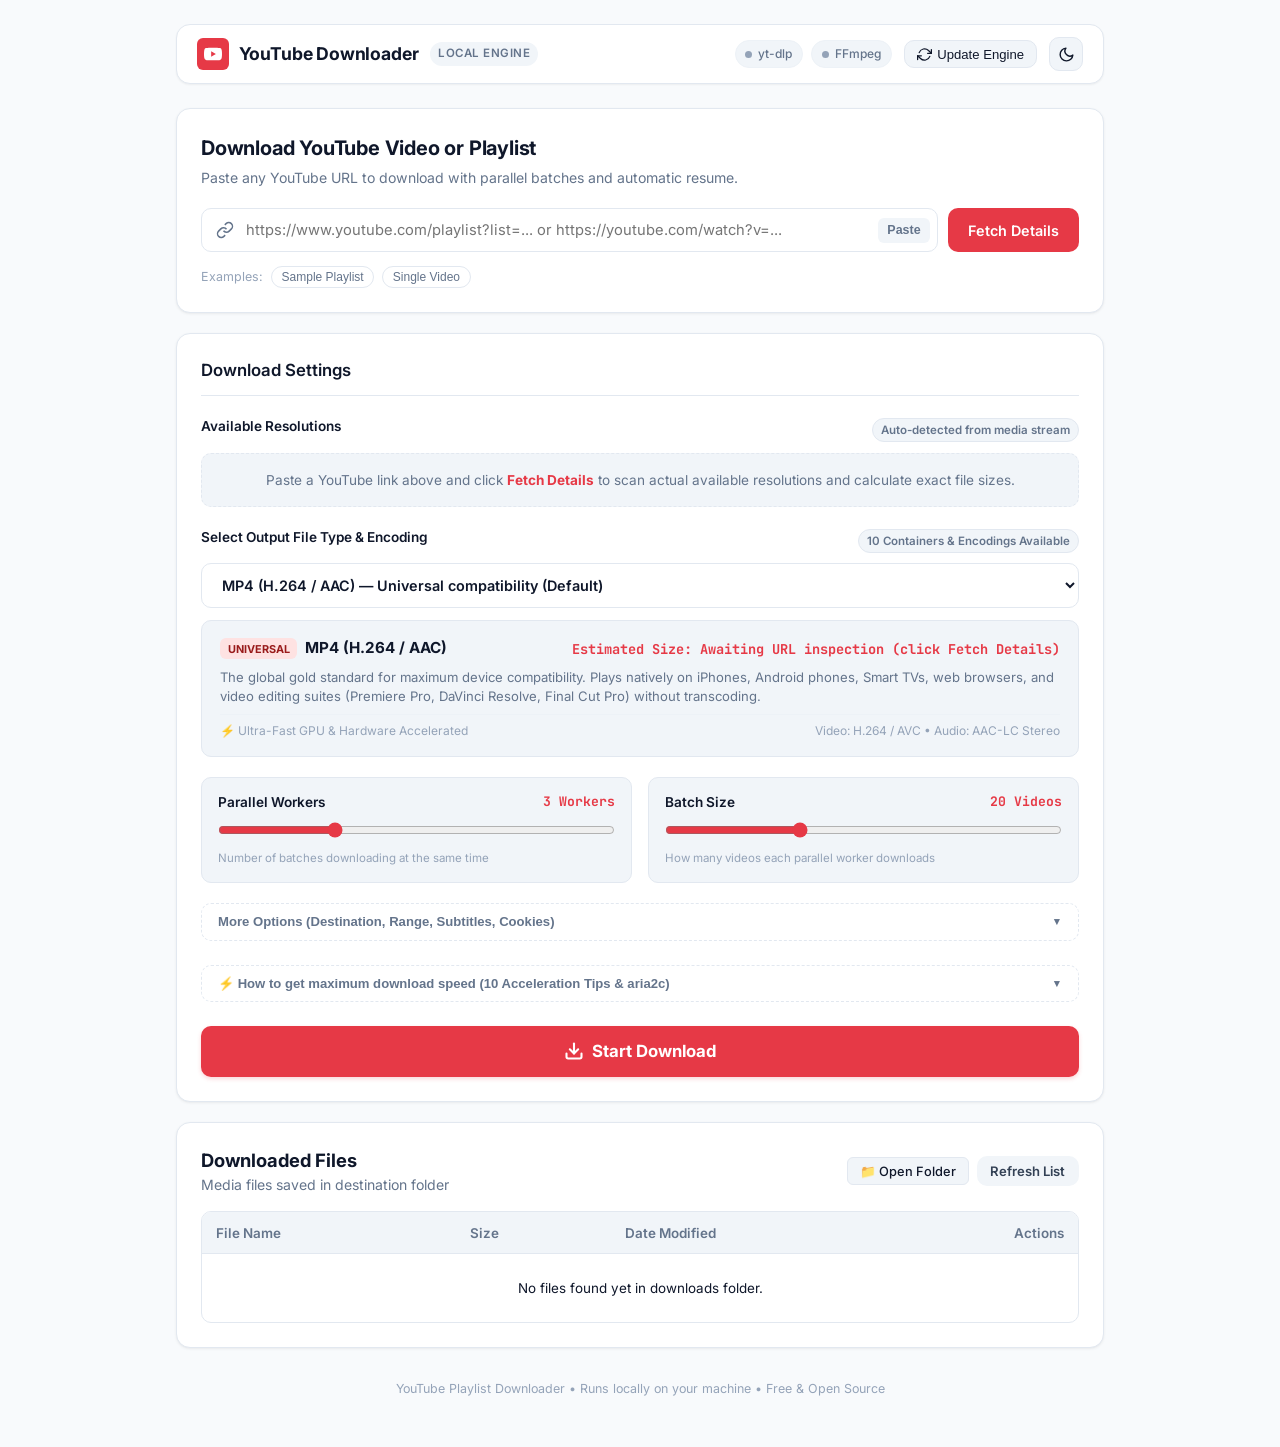
==== android/app/src/main/assets/web/index.html @ e86b083e "feat(android): add native Android application with Chaquopy embedded Python, FFmpeg-Kit, and CI/CD A" ====
<!DOCTYPE html>
<html lang="en" data-theme="light">
<head>
  <meta charset="UTF-8">
  <meta name="viewport" content="width=device-width, initial-scale=1.0">
  <title>YouTube Downloader</title>
  <link rel="preconnect" href="https://fonts.googleapis.com">
  <link rel="preconnect" href="https://fonts.gstatic.com" crossorigin>
  <link href="https://fonts.googleapis.com/css2?family=Inter:wght@400;500;600;700&family=JetBrains+Mono:wght@400;500&display=swap" rel="stylesheet">
  <link rel="stylesheet" href="/static/style.css">
  <link rel="icon" type="image/png" href="/static/icon.png">
</head>
<body>
  <div class="site-wrapper">
    <!-- Clean Header -->
    <header class="top-nav">
      <div class="nav-left">
        <a href="/" class="brand-link">
          <span class="brand-badge">
            <svg viewBox="0 0 24 24" width="18" height="18" fill="currentColor">
              <path d="M23.498 6.186a3.016 3.016 0 0 0-2.122-2.136C19.505 3.545 12 3.545 12 3.545s-7.505 0-9.377.505A3.017 3.017 0 0 0 .502 6.186C0 8.07 0 12 0 12s0 3.93.502 5.814a3.016 3.016 0 0 0 2.122 2.136c1.871.505 9.376.505 9.376.505s7.505 0 9.377-.505a3.015 3.015 0 0 0 2.122-2.136C24 15.93 24 12 24 12s0-3.93-.502-5.814zM9.545 15.568V8.432L15.818 12l-6.273 3.568z"/>
            </svg>
          </span>
          <span class="brand-name">YouTube Downloader</span>
        </a>
        <span class="app-tag">Local Engine</span>
      </div>

      <div class="nav-right">
        <!-- Diagnostic Status Badges -->
        <div class="status-group">
          <div class="status-chip" id="ytdlp-chip" title="yt-dlp Engine Status">
            <span class="chip-dot dot-gray" id="ytdlp-dot"></span>
            <span id="ytdlp-label">yt-dlp</span>
          </div>
          <div class="status-chip" id="ffmpeg-chip" title="FFmpeg Media Merger Status">
            <span class="chip-dot dot-gray" id="ffmpeg-dot"></span>
            <span id="ffmpeg-label">FFmpeg</span>
          </div>
          <div class="status-chip hidden" id="aria2c-chip" title="aria2c Multi-connection Turbo Downloader">
            <span class="chip-dot dot-green"></span>
            <span>aria2c Turbo</span>
          </div>
        </div>

        <!-- Engine Update Tool -->
        <button type="button" class="tool-btn" id="btn-update-ytdlp" onclick="updateYtDlpEngine()" title="Update yt-dlp to latest version">
          <svg width="15" height="15" viewBox="0 0 24 24" fill="none" stroke="currentColor" stroke-width="2" stroke-linecap="round" stroke-linejoin="round">
            <polyline points="23 4 23 10 17 10"></polyline>
            <polyline points="1 20 1 14 7 14"></polyline>
            <path d="M3.51 9a9 9 0 0 1 14.85-3.36L23 10M1 14l4.64 4.36A9 9 0 0 0 20.49 15"></path>
          </svg>
          <span class="tool-btn-text">Update Engine</span>
        </button>

        <!-- Light/Dark Mode Toggle -->
        <button type="button" class="theme-toggle-btn" id="theme-toggle" title="Toggle Light/Dark Theme" aria-label="Toggle theme">
          <svg class="theme-icon icon-sun" viewBox="0 0 24 24" fill="none" stroke="currentColor" stroke-width="2" stroke-linecap="round" stroke-linejoin="round">
            <circle cx="12" cy="12" r="5"></circle>
            <line x1="12" y1="1" x2="12" y2="3"></line>
            <line x1="12" y1="21" x2="12" y2="23"></line>
            <line x1="4.22" y1="4.22" x2="5.64" y2="5.64"></line>
            <line x1="18.36" y1="18.36" x2="19.78" y2="19.78"></line>
            <line x1="1" y1="12" x2="3" y2="12"></line>
            <line x1="21" y1="12" x2="23" y2="12"></line>
            <line x1="4.22" y1="19.78" x2="5.64" y2="18.36"></line>
            <line x1="18.36" y1="5.64" x2="19.78" y2="4.22"></line>
          </svg>
          <svg class="theme-icon icon-moon" viewBox="0 0 24 24" fill="none" stroke="currentColor" stroke-width="2" stroke-linecap="round" stroke-linejoin="round">
            <path d="M21 12.79A9 9 0 1 1 11.21 3 7 7 0 0 0 21 12.79z"></path>
          </svg>
        </button>
      </div>
    </header>

    <!-- Main Content Area -->
    <main class="page-container">
      
      <!-- 1. URL Input Box -->
      <section class="panel url-panel">
        <div class="panel-header-simple">
          <h2>Download YouTube Video or Playlist</h2>
          <p class="panel-desc">Paste any YouTube URL to download with parallel batches and automatic resume.</p>
        </div>

        <form id="url-form" onsubmit="event.preventDefault(); inspectUrl();">
          <div class="input-bar">
            <div class="input-inner">
              <span class="url-symbol">
                <svg width="18" height="18" viewBox="0 0 24 24" fill="none" stroke="currentColor" stroke-width="2">
                  <path d="M10 13a5 5 0 0 0 7.54.54l3-3a5 5 0 0 0-7.07-7.07l-1.72 1.71"/>
                  <path d="M14 11a5 5 0 0 0-7.54-.54l-3 3a5 5 0 0 0 7.07 7.07l1.71-1.71"/>
                </svg>
              </span>
              <input 
                type="url" 
                id="url-input" 
                placeholder="https://www.youtube.com/playlist?list=... or https://youtube.com/watch?v=..." 
                required 
                autocomplete="off"
              />
              <button type="button" class="action-subtle-btn" onclick="pasteClipboard()" title="Paste from clipboard">
                Paste
              </button>
            </div>
            <button type="submit" class="btn btn-primary" id="btn-inspect">
              <span id="inspect-label">Fetch Details</span>
              <div class="spinner hidden" id="inspect-spinner"></div>
            </button>
          </div>
        </form>

        <div class="demo-samples">
          <span class="samples-label">Examples:</span>
          <button type="button" class="sample-chip" onclick="setDemoUrl('playlist')">Sample Playlist</button>
          <button type="button" class="sample-chip" onclick="setDemoUrl('single')">Single Video</button>
        </div>
      </section>

      <!-- 2. Media Preview Card (Shows once inspected) -->
      <section class="panel preview-panel hidden" id="preview-panel">
        <div class="preview-layout">
          <div class="thumb-container">
            <img id="preview-thumb" src="" alt="Thumbnail" />
            <span class="badge-type" id="preview-type-badge">Playlist</span>
          </div>
          <div class="preview-info">
            <h3 id="preview-title" class="preview-title">Video Title</h3>
            <div class="preview-metadata-row">
              <span class="meta-pill" id="preview-channel">Channel Name</span>
              <span class="meta-pill" id="preview-count">0 Videos</span>
              <span class="meta-pill hidden" id="preview-duration">Duration</span>
              <span class="meta-pill hidden" id="preview-chapters">Chapters</span>
            </div>

            <!-- Expandable list of videos with checkbox selection -->
            <div class="videos-accordion">
              <button type="button" class="accordion-header-btn" onclick="toggleAccordion('videos-preview-list')">
                <span id="accordion-title-count">View & Select Videos in this Playlist</span>
                <span class="accordion-arrow">▼</span>
              </button>
              <div class="accordion-body hidden" id="videos-preview-list">
                <div class="playlist-select-controls" id="playlist-select-controls">
                  <span class="select-summary-label" id="selected-items-summary">All videos selected</span>
                  <div class="select-btn-group">
                    <button type="button" class="btn-text-action" onclick="toggleAllPlaylistCheckboxes(true)">Select All</button>
                    <button type="button" class="btn-text-action" onclick="toggleAllPlaylistCheckboxes(false)">Deselect All</button>
                  </div>
                </div>
                <div class="playlist-items-scrollbox">
                  <ul class="playlist-items-ul" id="playlist-items-ol">
                    <!-- Injected via JS -->
                  </ul>
                </div>
              </div>
            </div>
          </div>
        </div>
      </section>

      <!-- 3. Download Configuration Panel -->
      <section class="panel config-panel" id="config-panel">
        <div class="panel-section-title">
          <h3>Download Settings</h3>
        </div>

        <!-- Dynamic Quality & Resolution Selector -->
        <div class="setting-group">
          <div class="setting-label-row">
            <label class="setting-label">Available Resolutions</label>
            <span class="badge-hint" id="res-status-hint">Auto-detected from media stream</span>
          </div>
          <div class="quality-selector" id="quality-selector">
            <div class="quality-waiting-box" id="quality-waiting-box">
              <span>Paste a YouTube link above and click <strong>Fetch Details</strong> to scan actual available resolutions and calculate exact file sizes.</span>
            </div>
          </div>
        </div>

        <!-- Output File Type & Encoding Dropdown -->
        <div class="setting-group">
          <div class="setting-label-row">
            <label class="setting-label" for="container-select">Select Output File Type & Encoding</label>
            <span class="badge-hint">10 Containers & Encodings Available</span>
          </div>
          <div class="select-wrapper">
            <select id="container-select" onchange="handleContainerChange(this.value)">
              <optgroup label="🎬 Video Containers & Encodings">
                <option value="mp4-h264" selected>MP4 (H.264 / AAC) — Universal compatibility (Default)</option>
                <option value="mp4-av1">MP4 (AV1 / AAC) — Next-Gen, 30% smaller, ultra-efficient</option>
                <option value="mkv">MKV (Matroska) — Preserves all codecs, multi-track & subtitles</option>
                <option value="webm">WebM (VP9 / Opus) — Google open web standard</option>
                <option value="mov">MOV (Apple QuickTime) — macOS & ProRes compatible</option>
              </optgroup>
              <optgroup label="🎵 Audio-Only Formats">
                <option value="mp3">MP3 (MPEG-1 Audio Layer III, up to 320 kbps) — Universal audio</option>
                <option value="m4a">M4A (AAC Audio) — Apple high fidelity, compact size</option>
                <option value="opus">OPUS (Ogg Opus) — Superior streaming audio per bit</option>
                <option value="flac">FLAC (Lossless) — Studio quality bit-perfect compression</option>
                <option value="wav">WAV (PCM Uncompressed) — Raw uncompressed audio master</option>
              </optgroup>
            </select>
          </div>

          <!-- Interactive Hover / Format Details Card -->
          <div class="format-inspector-card" id="format-inspector-card">
            <div class="format-card-header">
              <div class="format-title-group">
                <span class="format-badge-pill" id="fmt-badge">Universal</span>
                <h4 id="fmt-title">MP4 (H.264 / AAC)</h4>
              </div>
              <div class="fmt-size-highlight" id="fmt-size-est">Estimated Size: Awaiting URL inspection</div>
            </div>
            <p class="format-card-desc" id="fmt-desc">
              Most widely compatible video format. Plays on every phone, tablet, Smart TV, browser, and video editing software like Premiere Pro and DaVinci Resolve.
            </p>
            <div class="format-card-footer">
              <span id="fmt-speed">⚡ Fastest hardware decoding</span>
              <span id="fmt-codecs">Video: H.264 / AVC • Audio: AAC Stereo</span>
            </div>
          </div>
        </div>

        <!-- Concurrency & Batch Sliders -->
        <div class="grid-two-cols">
          <div class="setting-card">
            <div class="card-head-row">
              <label for="workers-slider">Parallel Workers</label>
              <span class="value-highlight" id="workers-count-label">3 Workers</span>
            </div>
            <input type="range" id="workers-slider" min="1" max="8" value="3" oninput="handleSliderChange('workers', this.value)" />
            <p class="field-hint">Number of batches downloading at the same time</p>
          </div>

          <div class="setting-card">
            <div class="card-head-row">
              <label for="chunk-slider">Batch Size</label>
              <span class="value-highlight" id="chunk-count-label">20 Videos</span>
            </div>
            <input type="range" id="chunk-slider" min="5" max="50" step="5" value="20" oninput="handleSliderChange('chunk', this.value)" />
            <p class="field-hint">How many videos each parallel worker downloads</p>
          </div>
        </div>

        <!-- Advanced Options Toggle -->
        <div class="advanced-section">
          <button type="button" class="advanced-toggle-btn" onclick="toggleAccordion('advanced-drawer')">
            <span>More Options (Destination, Range, Subtitles, Cookies)</span>
            <span class="accordion-arrow">▼</span>
          </button>

          <div class="advanced-drawer hidden" id="advanced-drawer">
            <div class="fields-grid">
              <div class="field-item full-width">
                <label for="dest-folder">Download Folder</label>
                <input type="text" id="dest-folder" value="./downloads" />
              </div>

              <div class="field-item">
                <label for="item-start">Start Video Index</label>
                <input type="number" id="item-start" min="1" value="1" />
              </div>

              <div class="field-item">
                <label for="item-end">End Video Index (Optional)</label>
                <input type="number" id="item-end" placeholder="Leave empty for all" min="1" />
              </div>

              <div class="field-item full-width">
                <label for="browser-cookies">Use Browser Cookies</label>
                <select id="browser-cookies">
                  <option value="">None (Public videos — Default)</option>
                </select>
                <small class="field-hint">Auto-detects active browser cookies. If your browser database is locked, close the browser or place a <code>cookies.txt</code> in the project folder.</small>
              </div>

              <div class="checkboxes-group full-width">
                <label class="custom-checkbox">
                  <input type="checkbox" id="chk-resume" checked />
                  <span>Skip Already Downloaded Files (Uncheck to force re-downloading)</span>
                </label>
                <label class="custom-checkbox">
                  <input type="checkbox" id="chk-chapters" checked />
                  <span>Embed YouTube Timestamps & Chapter Markers (Playable in VLC, MPV, etc.)</span>
                </label>
                <label class="custom-checkbox">
                  <input type="checkbox" id="chk-subs" />
                  <span>Download Subtitles</span>
                </label>
                <label class="custom-checkbox">
                  <input type="checkbox" id="chk-thumb" />
                  <span>Embed Thumbnail Artwork</span>
                </label>
                <label class="custom-checkbox">
                  <input type="checkbox" id="chk-sponsorblock" />
                  <span>SponsorBlock: Remove Sponsors, Intros & Outros (Clean Videos)</span>
                </label>
                <p class="field-hint" style="margin-top: 0.5rem; color: var(--text-muted);">
                  ⚡ <strong>Turbo Streaming:</strong> Uses 16 parallel fragments and 10MB chunking to bypass YouTube speed throttling. If stopped mid-download, partial videos are automatically repaired so you can watch them immediately!
                </p>
              </div>
            </div>
          </div>
        </div>

        <!-- Speed Optimization Tips Accordion -->
        <div class="advanced-section">
          <button type="button" class="advanced-toggle-btn" onclick="toggleAccordion('speed-guide-drawer')">
            <span>⚡ How to get maximum download speed (10 Acceleration Tips & aria2c)</span>
            <span class="accordion-arrow">▼</span>
          </button>
          <div class="advanced-drawer hidden" id="speed-guide-drawer">
            <div class="speed-tips-box">
              <div class="tip-item">
                <span class="tip-num">1</span>
                <div>
                  <strong>10MB Chunk Streaming (Enabled by Default)</strong>
                  <p>Requests YouTube video streams in 10MB bursts. This bypasses YouTube's server-side player rate-limiting on large files.</p>
                </div>
              </div>
              <div class="tip-item">
                <span class="tip-num">2</span>
                <div>
                  <strong>16 Concurrent Fragment Connections (Enabled)</strong>
                  <p>For single videos, downloads 16 video/audio segments in parallel across multiple threads for maximum speed.</p>
                </div>
              </div>
              <div class="tip-item">
                <span class="tip-num">3</span>
                <div>
                  <strong>Install aria2 Multi-Connection Downloader (Ultimate Speed)</strong>
                  <p>Install <code>aria2</code> (<code>winget install aria2</code> on Windows or <code>sudo apt install aria2</code> on Linux). The downloader will automatically open 16 parallel TCP connections per file to saturate your full ISP bandwidth!</p>
                </div>
              </div>
              <div class="tip-item">
                <span class="tip-num">4</span>
                <div>
                  <strong>Increase Parallel Workers for Playlists</strong>
                  <p>Use the <em>Parallel Workers</em> slider (set to 4 or 6) so multiple videos download simultaneously.</p>
                </div>
              </div>
              <div class="tip-item">
                <span class="tip-num">5</span>
                <div>
                  <strong>Use Browser Cookies</strong>
                  <p>Select your browser (Chrome, Firefox, Brave) in <em>More Options</em>. Authenticated YouTube sessions are served from Google's high-priority edge cache nodes.</p>
                </div>
              </div>
              <div class="tip-item">
                <span class="tip-num">6</span>
                <div>
                  <strong>16MB Memory Socket Buffer (Active)</strong>
                  <p>Caches downloaded chunks in RAM to prevent disk write stalls on 100Mbps - 1Gbps connections.</p>
                </div>
              </div>
            </div>
          </div>
        </div>

        <!-- Big Download Button -->
        <div class="download-action-bar">
          <button type="button" class="btn btn-download-main" id="btn-start" onclick="startDownload()">
            <svg width="20" height="20" viewBox="0 0 24 24" fill="none" stroke="currentColor" stroke-width="2.5" stroke-linecap="round" stroke-linejoin="round">
              <path d="M21 15v4a2 2 0 0 1-2 2H5a2 2 0 0 1-2-2v-4"/>
              <polyline points="7 10 12 15 17 10"/>
              <line x1="12" y1="15" x2="12" y2="3"/>
            </svg>
            <span>Start Download</span>
          </button>
        </div>
      </section>

      <!-- 4. Active Download Dashboard (Visible when downloading) -->
      <section class="panel dashboard-panel hidden" id="dashboard-panel">
        <div class="dashboard-header-row">
          <div>
            <div class="status-indicator-badge">
              <span class="status-indicator-dot" id="status-dot-active"></span>
              <span id="active-job-status">DOWNLOADING</span>
            </div>
            <h3 id="active-job-title" class="active-title">Downloading Media</h3>
          </div>
          <div>
            <button type="button" class="btn btn-stop" id="btn-cancel" onclick="cancelDownload()">
              Stop Download
            </button>
          </div>
        </div>

        <!-- Main Progress Bar & Metrics -->
        <div class="progress-container">
          <div class="progress-track">
            <div class="progress-fill" id="job-progress-fill" style="width: 0%"></div>
          </div>
          <div class="progress-info-row">
            <span id="job-pct-label" class="bold-text">0% Completed</span>
            <span id="job-batches-label">0 of 0 Batches finished</span>
            <span id="job-time-label">Elapsed: 0s</span>
          </div>

          <!-- Granular Live Speed & ETA Metrics -->
          <div class="live-metrics-row" id="live-metrics-row">
            <div class="metric-card">
              <span class="metric-title">Download Speed</span>
              <span class="metric-val" id="metric-speed">-- MiB/s</span>
            </div>
            <div class="metric-card">
              <span class="metric-title">Estimated Time</span>
              <span class="metric-val" id="metric-eta">--:--</span>
            </div>
            <div class="metric-card">
              <span class="metric-title">Size Progress</span>
              <span class="metric-val" id="metric-size">-- / --</span>
            </div>
            <div class="metric-card">
              <span class="metric-title">Queue Status</span>
              <span class="metric-val" id="metric-queue">Active Job</span>
            </div>
          </div>
        </div>

        <!-- Download Queue Section -->
        <div class="queue-section hidden" id="queue-section">
          <div class="queue-header-row">
            <h4 class="sub-heading">Download Queue (<span id="queue-count-num">0</span> Pending)</h4>
          </div>
          <div class="queue-list" id="queue-list">
            <!-- Queued items injected here -->
          </div>
        </div>

        <!-- Batch Cards -->
        <div class="batches-section">
          <h4 class="sub-heading">Batch Jobs</h4>
          <div class="batches-list" id="batches-list">
            <!-- Dynamically populated -->
          </div>
        </div>

        <!-- Collapsible Terminal Console -->
        <div class="terminal-drawer">
          <div class="terminal-bar">
            <span class="terminal-label">Live Download Output</span>
            <div class="terminal-btn-group">
              <button type="button" class="terminal-action-btn" onclick="clearTerminal()">Clear</button>
              <button type="button" class="terminal-action-btn" onclick="copyTerminal()">Copy Logs</button>
            </div>
          </div>
          <div class="terminal-box" id="terminal-box">
            <div class="log-row text-muted">[Waiting for process output...]</div>
          </div>
        </div>
      </section>

      <!-- 5. Downloaded Files Library -->
      <section class="panel files-panel">
        <div class="panel-header-with-action">
          <div>
            <h3>Downloaded Files</h3>
            <p class="panel-desc">Media files saved in destination folder</p>
          </div>
          <div class="btn-group-header">
            <button type="button" class="btn btn-secondary-sm" onclick="openContainingFolder()" title="Open destination folder in OS file explorer">
              📁 Open Folder
            </button>
            <button type="button" class="btn btn-subtle" onclick="fetchFilesList()">
              Refresh List
            </button>
          </div>
        </div>

        <div class="table-scroller">
          <table class="simple-table">
            <thead>
              <tr>
                <th>File Name</th>
                <th>Size</th>
                <th>Date Modified</th>
                <th style="text-align: right; width: 140px;">Actions</th>
              </tr>
            </thead>
            <tbody id="files-list-tbody">
              <tr>
                <td colspan="4" class="table-empty-row">No files found yet in downloads folder.</td>
              </tr>
            </tbody>
          </table>
        </div>
      </section>

    </main>

    <!-- Clean Footer -->
    <footer class="site-footer">
      <p>YouTube Playlist Downloader • Runs locally on your machine • Free & Open Source</p>
    </footer>
  </div>

  <!-- In-Browser HTML5 Video & Audio Player Modal -->
  <div class="modal-backdrop hidden" id="media-modal" onclick="handleBackdropClick(event)">
    <div class="modal-card" onclick="event.stopPropagation()">
      <div class="modal-header">
        <div class="modal-title-group">
          <span class="modal-badge" id="modal-media-badge">VIDEO</span>
          <h3 id="modal-media-title" class="modal-title">Media Title</h3>
        </div>
        <button type="button" class="modal-close-btn" onclick="closeMediaModal()" title="Close player">&times;</button>
      </div>
      <div class="modal-body">
        <div class="player-container" id="player-container">
          <video id="modal-video-player" controls preload="metadata" playsinline class="media-element"></video>
          <audio id="modal-audio-player" controls preload="metadata" class="media-element hidden"></audio>
        </div>
      </div>
      <div class="modal-footer">
        <div class="speed-control-group">
          <span class="speed-label">Speed:</span>
          <button type="button" class="speed-btn" data-speed="0.75" onclick="setPlaybackSpeed(0.75)">0.75x</button>
          <button type="button" class="speed-btn active" data-speed="1.0" onclick="setPlaybackSpeed(1.0)">1.0x</button>
          <button type="button" class="speed-btn" data-speed="1.25" onclick="setPlaybackSpeed(1.25)">1.25x</button>
          <button type="button" class="speed-btn" data-speed="1.5" onclick="setPlaybackSpeed(1.5)">1.5x</button>
          <button type="button" class="speed-btn" data-speed="2.0" onclick="setPlaybackSpeed(2.0)">2.0x</button>
        </div>
        <div class="modal-actions-right">
          <a id="modal-download-direct" href="#" download class="btn btn-secondary-sm">Direct Download</a>
          <button type="button" class="btn btn-subtle" onclick="closeMediaModal()">Close</button>
        </div>
      </div>
    </div>
  </div>

  <!-- Notification Toast -->
  <div class="toast-popup hidden" id="toast-popup">
    <span id="toast-text">Message</span>
  </div>

  <script src="/static/app.js"></script>
</body>
</html>
---- static/style.css ----
/* ==============================================================================
   Variables & Theme Definitions (Light & Dark)
   ============================================================================== */

:root {
  /* Common Brand Colors */
  --brand: #e63946;
  --brand-hover: #d62828;
  --brand-active: #ba181b;
  --brand-light: #fee2e2;
  --brand-text: #991b1b;

  --success: #10b981;
  --success-bg: #ecfdf5;
  --warning: #f59e0b;
  --warning-bg: #fffbeb;
  --danger: #ef4444;
  --danger-bg: #fef2f2;
  --info: #3b82f6;

  --radius-sm: 6px;
  --radius-md: 10px;
  --radius-lg: 14px;
  --radius-full: 9999px;

  --font-sans: 'Inter', -apple-system, BlinkMacSystemFont, "Segoe UI", Roboto, sans-serif;
  --font-mono: 'JetBrains Mono', "SFMono-Regular", Consolas, monospace;

  --transition-theme: background-color 0.2s ease, border-color 0.2s ease, color 0.2s ease;
}

/* Light Theme (Default) */
:root, [data-theme="light"] {
  --bg-page: #f8fafc;
  --bg-panel: #ffffff;
  --bg-subtle: #f1f5f9;
  --bg-input: #ffffff;
  --border: #e2e8f0;
  --border-subtle: #edf2f7;
  --border-focus: #cbd5e1;

  --text-main: #0f172a;
  --text-muted: #64748b;
  --text-light: #94a3b8;

  --shadow-sm: 0 1px 2px 0 rgba(0, 0, 0, 0.05);
  --shadow-card: 0 1px 3px 0 rgba(0, 0, 0, 0.06), 0 1px 2px -1px rgba(0, 0, 0, 0.04);
  --shadow-hover: 0 4px 6px -1px rgba(0, 0, 0, 0.08), 0 2px 4px -2px rgba(0, 0, 0, 0.04);

  --btn-subtle-bg: #f1f5f9;
  --btn-subtle-hover: #e2e8f0;
  --btn-subtle-text: #334155;

  --terminal-bg: #0f172a;
  --terminal-header-bg: #1e293b;
  --terminal-text: #f1f5f9;
  --terminal-border: #334155;

  --badge-bg: #fee2e2;
  --badge-text: #b91c1c;
}

/* Dark Theme */
[data-theme="dark"] {
  --bg-page: #0b0f19;
  --bg-panel: #131b2e;
  --bg-subtle: #1a243c;
  --bg-input: #0b0f19;
  --border: #23304c;
  --border-subtle: #1c273e;
  --border-focus: #3b4d6e;

  --text-main: #f8fafc;
  --text-muted: #94a3b8;
  --text-light: #64748b;

  --shadow-sm: 0 1px 2px 0 rgba(0, 0, 0, 0.3);
  --shadow-card: 0 2px 5px 0 rgba(0, 0, 0, 0.3);
  --shadow-hover: 0 6px 12px 0 rgba(0, 0, 0, 0.4);

  --btn-subtle-bg: #1a243c;
  --btn-subtle-hover: #23304c;
  --btn-subtle-text: #cbd5e1;

  --terminal-bg: #060912;
  --terminal-header-bg: #0f1524;
  --terminal-text: #e2e8f0;
  --terminal-border: #1a243c;

  --badge-bg: rgba(230, 57, 70, 0.15);
  --badge-text: #fca5a5;
}

/* ==============================================================================
   Base Resets
   ============================================================================== */

* {
  box-sizing: border-box;
  margin: 0;
  padding: 0;
}

body {
  font-family: var(--font-sans);
  background-color: var(--bg-page);
  color: var(--text-main);
  line-height: 1.5;
  -webkit-font-smoothing: antialiased;
  transition: var(--transition-theme);
  min-height: 100vh;
}

.site-wrapper {
  max-width: 960px;
  margin: 0 auto;
  padding: 1.5rem 1rem 3rem;
  display: flex;
  flex-direction: column;
  gap: 1.5rem;
}

/* ==============================================================================
   Top Navigation
   ============================================================================== */

.top-nav {
  display: flex;
  align-items: center;
  justify-content: space-between;
  padding: 0.75rem 1.25rem;
  background-color: var(--bg-panel);
  border: 1px solid var(--border);
  border-radius: var(--radius-lg);
  box-shadow: var(--shadow-sm);
  transition: var(--transition-theme);
  flex-wrap: wrap;
  gap: 0.75rem;
}

.nav-left {
  display: flex;
  align-items: center;
  gap: 0.75rem;
}

.brand-link {
  display: flex;
  align-items: center;
  gap: 0.6rem;
  text-decoration: none;
  color: var(--text-main);
}

.brand-badge {
  display: flex;
  align-items: center;
  justify-content: center;
  width: 32px;
  height: 32px;
  background-color: var(--brand);
  color: #ffffff;
  border-radius: var(--radius-sm);
}

.brand-name {
  font-size: 1.1rem;
  font-weight: 700;
  letter-spacing: -0.01em;
}

.app-tag {
  font-size: 0.72rem;
  font-weight: 600;
  text-transform: uppercase;
  letter-spacing: 0.04em;
  padding: 0.2rem 0.5rem;
  background-color: var(--bg-subtle);
  color: var(--text-muted);
  border-radius: var(--radius-full);
}

.nav-right {
  display: flex;
  align-items: center;
  gap: 0.75rem;
}

.status-group {
  display: flex;
  gap: 0.5rem;
}

.status-chip {
  display: flex;
  align-items: center;
  gap: 0.4rem;
  font-size: 0.75rem;
  font-weight: 500;
  padding: 0.25rem 0.6rem;
  background-color: var(--bg-subtle);
  border: 1px solid var(--border-subtle);
  border-radius: var(--radius-full);
  color: var(--text-muted);
}

.chip-dot {
  width: 7px;
  height: 7px;
  border-radius: 50%;
}
.dot-green { background-color: var(--success); }
.dot-orange { background-color: var(--warning); }
.dot-gray { background-color: var(--text-light); }

/* Theme Toggle Button */
.theme-toggle-btn {
  background-color: var(--bg-subtle);
  border: 1px solid var(--border);
  color: var(--text-main);
  width: 34px;
  height: 34px;
  border-radius: var(--radius-md);
  display: flex;
  align-items: center;
  justify-content: center;
  cursor: pointer;
  transition: all 0.15s ease;
}

.theme-toggle-btn:hover {
  background-color: var(--border);
}

.theme-icon {
  width: 17px;
  height: 17px;
}

/* Light/Dark Toggle icon display rules */
[data-theme="light"] .icon-sun { display: none; }
[data-theme="light"] .icon-moon { display: block; }

[data-theme="dark"] .icon-sun { display: block; }
[data-theme="dark"] .icon-moon { display: none; }

/* ==============================================================================
   Panels & Containers
   ============================================================================== */

.page-container {
  display: flex;
  flex-direction: column;
  gap: 1.25rem;
}

.panel {
  background-color: var(--bg-panel);
  border: 1px solid var(--border);
  border-radius: var(--radius-lg);
  padding: 1.5rem;
  box-shadow: var(--shadow-card);
  transition: var(--transition-theme);
}

.panel-header-simple h2 {
  font-size: 1.25rem;
  font-weight: 700;
  letter-spacing: -0.01em;
  margin-bottom: 0.25rem;
}

.panel-desc {
  font-size: 0.88rem;
  color: var(--text-muted);
}

.panel-section-title {
  margin-bottom: 1.25rem;
  border-bottom: 1px solid var(--border);
  padding-bottom: 0.75rem;
}

.panel-section-title h3 {
  font-size: 1.05rem;
  font-weight: 600;
}

/* ==============================================================================
   Input Bar & Controls
   ============================================================================== */

.input-bar {
  display: flex;
  gap: 0.65rem;
  margin-top: 1.25rem;
  flex-wrap: wrap;
}

.input-inner {
  flex: 1;
  min-width: 280px;
  display: flex;
  align-items: center;
  position: relative;
  background-color: var(--bg-input);
  border: 1px solid var(--border);
  border-radius: var(--radius-md);
  transition: border-color 0.15s ease, box-shadow 0.15s ease;
}

.input-inner:focus-within {
  border-color: var(--brand);
  box-shadow: 0 0 0 3px rgba(230, 57, 70, 0.15);
}

.url-symbol {
  padding-left: 0.85rem;
  color: var(--text-muted);
  display: flex;
  align-items: center;
}

.input-inner input {
  flex: 1;
  border: none;
  background: transparent;
  padding: 0.75rem 0.75rem;
  font-size: 0.92rem;
  color: var(--text-main);
  outline: none;
  font-family: inherit;
}

.action-subtle-btn {
  background: transparent;
  border: none;
  padding: 0.35rem 0.6rem;
  margin-right: 0.4rem;
  font-size: 0.78rem;
  font-weight: 600;
  color: var(--text-muted);
  border-radius: var(--radius-sm);
  cursor: pointer;
  background-color: var(--bg-subtle);
}

.action-subtle-btn:hover {
  color: var(--text-main);
  background-color: var(--border);
}

/* Primary Buttons */
.btn {
  display: inline-flex;
  align-items: center;
  justify-content: center;
  gap: 0.5rem;
  font-family: inherit;
  font-weight: 600;
  font-size: 0.9rem;
  padding: 0.75rem 1.25rem;
  border-radius: var(--radius-md);
  border: none;
  cursor: pointer;
  transition: all 0.15s ease;
  text-decoration: none;
}

.btn-primary {
  background-color: var(--brand);
  color: #ffffff;
}

.btn-primary:hover {
  background-color: var(--brand-hover);
}

.btn-primary:active {
  background-color: var(--brand-active);
}

.btn-subtle {
  background-color: var(--btn-subtle-bg);
  color: var(--btn-subtle-text);
  font-size: 0.82rem;
  padding: 0.45rem 0.85rem;
}

.btn-subtle:hover {
  background-color: var(--btn-subtle-hover);
}

.btn-stop {
  background-color: var(--danger-bg);
  border: 1px solid rgba(239, 68, 68, 0.3);
  color: var(--danger);
  font-size: 0.85rem;
  padding: 0.45rem 0.9rem;
}

.btn-stop:hover {
  background-color: #fee2e2;
}

.btn-download-main {
  width: 100%;
  background-color: var(--brand);
  color: #ffffff;
  font-size: 1.05rem;
  font-weight: 700;
  padding: 0.95rem;
  border-radius: var(--radius-md);
  box-shadow: 0 2px 4px rgba(230, 57, 70, 0.2);
}

.btn-download-main:hover {
  background-color: var(--brand-hover);
  transform: translateY(-1px);
  box-shadow: 0 4px 8px rgba(230, 57, 70, 0.3);
}

.btn-download-main:active {
  transform: translateY(0);
}

.demo-samples {
  display: flex;
  align-items: center;
  gap: 0.5rem;
  margin-top: 0.85rem;
  flex-wrap: wrap;
}

.samples-label {
  font-size: 0.78rem;
  color: var(--text-light);
}

.sample-chip {
  background: transparent;
  border: 1px solid var(--border);
  padding: 0.2rem 0.6rem;
  border-radius: var(--radius-full);
  font-size: 0.75rem;
  color: var(--text-muted);
  cursor: pointer;
  transition: all 0.15s ease;
}

.sample-chip:hover {
  background-color: var(--bg-subtle);
  color: var(--text-main);
  border-color: var(--border-focus);
}

/* ==============================================================================
   Preview Panel
   ============================================================================== */

.preview-panel {
  border-color: var(--border-focus);
}

.preview-layout {
  display: flex;
  gap: 1.25rem;
  flex-wrap: wrap;
}

.thumb-container {
  width: 220px;
  height: 124px;
  border-radius: var(--radius-md);
  overflow: hidden;
  position: relative;
  background-color: var(--bg-subtle);
  flex-shrink: 0;
}

.thumb-container img {
  width: 100%;
  height: 100%;
  object-fit: cover;
}

.badge-type {
  position: absolute;
  top: 6px;
  left: 6px;
  background-color: rgba(0, 0, 0, 0.75);
  color: #ffffff;
  font-size: 0.68rem;
  font-weight: 700;
  text-transform: uppercase;
  padding: 0.15rem 0.45rem;
  border-radius: var(--radius-sm);
}

.preview-info {
  flex: 1;
  min-width: 260px;
  display: flex;
  flex-direction: column;
  justify-content: center;
  gap: 0.5rem;
}

.preview-title {
  font-size: 1.15rem;
  font-weight: 700;
  line-height: 1.35;
}

.preview-metadata-row {
  display: flex;
  gap: 0.6rem;
  flex-wrap: wrap;
}

.meta-pill {
  font-size: 0.8rem;
  font-weight: 500;
  background-color: var(--bg-subtle);
  color: var(--text-muted);
  padding: 0.2rem 0.6rem;
  border-radius: var(--radius-full);
}

.videos-accordion {
  margin-top: 0.5rem;
  border: 1px solid var(--border);
  border-radius: var(--radius-md);
  overflow: hidden;
}

.accordion-header-btn {
  width: 100%;
  background-color: var(--bg-subtle);
  border: none;
  padding: 0.5rem 0.85rem;
  font-size: 0.8rem;
  font-weight: 600;
  color: var(--text-muted);
  display: flex;
  justify-content: space-between;
  align-items: center;
  cursor: pointer;
}

.accordion-header-btn:hover {
  color: var(--text-main);
}

.accordion-arrow {
  font-size: 0.65rem;
  transition: transform 0.2s ease;
}

.accordion-header-btn.open .accordion-arrow {
  transform: rotate(180deg);
}

.accordion-body {
  padding: 0.75rem 1rem;
  max-height: 220px;
  overflow-y: auto;
  background-color: var(--bg-panel);
}

.playlist-items-ol {
  padding-left: 1.25rem;
  font-size: 0.82rem;
  color: var(--text-muted);
  display: flex;
  flex-direction: column;
  gap: 0.25rem;
}

/* ==============================================================================
   Quality Grid & Settings
   ============================================================================== */

.setting-group {
  margin-bottom: 1.25rem;
}

.setting-label {
  display: block;
  font-size: 0.85rem;
  font-weight: 600;
  margin-bottom: 0.5rem;
  color: var(--text-main);
}

.quality-selector {
  display: grid;
  grid-template-columns: repeat(auto-fill, minmax(115px, 1fr));
  gap: 0.6rem;
}

.quality-option {
  background-color: var(--bg-panel);
  border: 1px solid var(--border);
  border-radius: var(--radius-md);
  padding: 0.65rem 0.5rem;
  display: flex;
  flex-direction: column;
  align-items: center;
  justify-content: center;
  cursor: pointer;
  transition: all 0.15s ease;
  text-align: center;
}

.quality-option:hover {
  border-color: var(--border-focus);
  background-color: var(--bg-subtle);
}

.quality-option.active {
  border-color: var(--brand);
  background-color: var(--badge-bg);
}

.quality-option strong {
  font-size: 0.95rem;
  color: var(--text-main);
}

.quality-option.active strong {
  color: var(--brand-text);
}

.quality-option small {
  font-size: 0.7rem;
  color: var(--text-muted);
}

.segmented-control {
  display: flex;
  gap: 0.4rem;
  flex-wrap: wrap;
}

.segment-btn {
  background-color: var(--bg-subtle);
  border: 1px solid var(--border);
  padding: 0.4rem 0.9rem;
  border-radius: var(--radius-md);
  font-size: 0.82rem;
  font-weight: 500;
  color: var(--text-muted);
  cursor: pointer;
  transition: all 0.15s ease;
}

.segment-btn:hover {
  color: var(--text-main);
}

.segment-btn.active {
  background-color: var(--text-main);
  color: var(--bg-panel);
  border-color: var(--text-main);
}

/* Sliders */
.grid-two-cols {
  display: grid;
  grid-template-columns: repeat(auto-fit, minmax(240px, 1fr));
  gap: 1rem;
  margin-bottom: 1.25rem;
}

.setting-card {
  background-color: var(--bg-subtle);
  border: 1px solid var(--border);
  border-radius: var(--radius-md);
  padding: 0.9rem 1rem;
}

.card-head-row {
  display: flex;
  justify-content: space-between;
  align-items: center;
  margin-bottom: 0.5rem;
  font-size: 0.85rem;
  font-weight: 600;
}

.value-highlight {
  font-family: var(--font-mono);
  font-size: 0.82rem;
  color: var(--brand);
  font-weight: 700;
}

input[type="range"] {
  width: 100%;
  accent-color: var(--brand);
  cursor: pointer;
}

.field-hint {
  font-size: 0.72rem;
  color: var(--text-light);
  margin-top: 0.35rem;
}

/* Advanced Drawer */
.advanced-section {
  margin-bottom: 1.5rem;
}

.advanced-toggle-btn {
  background: transparent;
  border: 1px dashed var(--border);
  width: 100%;
  padding: 0.65rem 1rem;
  border-radius: var(--radius-md);
  font-size: 0.82rem;
  font-weight: 600;
  color: var(--text-muted);
  display: flex;
  justify-content: space-between;
  align-items: center;
  cursor: pointer;
  transition: all 0.15s ease;
}

.advanced-toggle-btn:hover {
  border-color: var(--border-focus);
  color: var(--text-main);
  background-color: var(--bg-subtle);
}

.advanced-drawer {
  padding: 1.25rem 0.25rem 0.5rem;
}

.fields-grid {
  display: grid;
  grid-template-columns: 1fr 1fr;
  gap: 0.85rem;
}

.full-width {
  grid-column: span 2;
}

.field-item label {
  display: block;
  font-size: 0.8rem;
  font-weight: 600;
  margin-bottom: 0.35rem;
  color: var(--text-main);
}

.field-item input, .field-item select {
  width: 100%;
  padding: 0.6rem 0.75rem;
  border: 1px solid var(--border);
  background-color: var(--bg-input);
  color: var(--text-main);
  border-radius: var(--radius-sm);
  font-size: 0.85rem;
  outline: none;
  font-family: inherit;
}

.field-item input:focus, .field-item select:focus {
  border-color: var(--brand);
}

.checkboxes-group {
  display: flex;
  flex-direction: column;
  gap: 0.5rem;
  margin-top: 0.5rem;
}

.custom-checkbox {
  display: flex;
  align-items: center;
  gap: 0.5rem;
  font-size: 0.82rem;
  color: var(--text-muted);
  cursor: pointer;
}

.custom-checkbox input {
  accent-color: var(--brand);
  width: 16px;
  height: 16px;
}

/* ==============================================================================
   Active Download Dashboard
   ============================================================================== */

.dashboard-panel {
  border-color: var(--brand);
}

.dashboard-header-row {
  display: flex;
  justify-content: space-between;
  align-items: center;
  flex-wrap: wrap;
  gap: 0.75rem;
  margin-bottom: 1.25rem;
}

.status-indicator-badge {
  display: inline-flex;
  align-items: center;
  gap: 0.4rem;
  font-size: 0.7rem;
  font-weight: 700;
  background-color: var(--success-bg);
  color: var(--success);
  padding: 0.2rem 0.5rem;
  border-radius: var(--radius-full);
  margin-bottom: 0.25rem;
}

.status-indicator-dot {
  width: 6px;
  height: 6px;
  border-radius: 50%;
  background-color: var(--success);
  animation: pulse-dot 1.2s infinite;
}

@keyframes pulse-dot {
  0%, 100% { opacity: 1; }
  50% { opacity: 0.3; }
}

.active-title {
  font-size: 1.15rem;
  font-weight: 700;
}

.progress-container {
  margin-bottom: 1.25rem;
}

.progress-track {
  width: 100%;
  height: 10px;
  background-color: var(--bg-subtle);
  border-radius: var(--radius-full);
  overflow: hidden;
}

.progress-fill {
  height: 100%;
  background-color: var(--brand);
  border-radius: var(--radius-full);
  transition: width 0.3s ease;
}

.progress-info-row {
  display: flex;
  justify-content: space-between;
  margin-top: 0.5rem;
  font-size: 0.82rem;
  color: var(--text-muted);
}

.bold-text {
  font-weight: 700;
  color: var(--text-main);
}

.sub-heading {
  font-size: 0.88rem;
  font-weight: 700;
  margin-bottom: 0.6rem;
  text-transform: uppercase;
  letter-spacing: 0.04em;
  color: var(--text-muted);
}

.batches-list {
  display: grid;
  grid-template-columns: repeat(auto-fill, minmax(180px, 1fr));
  gap: 0.65rem;
  margin-bottom: 1.25rem;
}

.batch-box {
  background-color: var(--bg-subtle);
  border: 1px solid var(--border);
  border-radius: var(--radius-md);
  padding: 0.65rem 0.85rem;
  display: flex;
  flex-direction: column;
  gap: 0.25rem;
}

.batch-box.RUNNING {
  border-color: var(--brand);
  background-color: var(--badge-bg);
}

.batch-box.COMPLETED {
  border-color: var(--success);
}

.batch-box.FAILED {
  border-color: var(--danger);
  background-color: var(--danger-bg);
}

.batch-row-head {
  display: flex;
  justify-content: space-between;
  align-items: center;
  font-size: 0.78rem;
  font-weight: 700;
}

.status-tag {
  font-size: 0.68rem;
  font-weight: 700;
  padding: 0.1rem 0.35rem;
  border-radius: var(--radius-sm);
}

.status-tag.PENDING { background-color: var(--border); color: var(--text-muted); }
.status-tag.RUNNING { background-color: var(--brand); color: #fff; }
.status-tag.COMPLETED { background-color: var(--success); color: #fff; }
.status-tag.FAILED { background-color: var(--danger); color: #fff; }

.batch-subtext {
  font-size: 0.72rem;
  color: var(--text-muted);
}

/* Terminal Drawer */
.terminal-drawer {
  background-color: var(--terminal-bg);
  border: 1px solid var(--terminal-border);
  border-radius: var(--radius-md);
  overflow: hidden;
}

.terminal-bar {
  background-color: var(--terminal-header-bg);
  padding: 0.45rem 0.85rem;
  display: flex;
  justify-content: space-between;
  align-items: center;
  border-bottom: 1px solid var(--terminal-border);
}

.terminal-label {
  font-size: 0.72rem;
  font-family: var(--font-mono);
  color: #94a3b8;
  font-weight: 600;
}

.terminal-btn-group {
  display: flex;
  gap: 0.4rem;
}

.terminal-action-btn {
  background: transparent;
  border: none;
  color: #cbd5e1;
  font-size: 0.7rem;
  cursor: pointer;
  padding: 0.15rem 0.4rem;
  border-radius: var(--radius-sm);
}

.terminal-action-btn:hover {
  background-color: rgba(255, 255, 255, 0.1);
  color: #ffffff;
}

.terminal-box {
  padding: 0.75rem 0.85rem;
  font-family: var(--font-mono);
  font-size: 0.75rem;
  line-height: 1.5;
  color: var(--terminal-text);
  max-height: 200px;
  overflow-y: auto;
  display: flex;
  flex-direction: column;
  gap: 0.15rem;
}

.log-row {
  word-break: break-all;
  white-space: pre-wrap;
}

.log-row.log-success { color: #86efac; }
.log-row.log-warn { color: #fde047; }
.log-row.log-error { color: #fca5a5; }

/* ==============================================================================
   Files Table
   ============================================================================== */

.panel-header-with-action {
  display: flex;
  justify-content: space-between;
  align-items: center;
  margin-bottom: 1rem;
}

.panel-header-with-action h3 {
  font-size: 1.15rem;
  font-weight: 700;
}

.table-scroller {
  overflow-x: auto;
  border: 1px solid var(--border);
  border-radius: var(--radius-md);
}

.simple-table {
  width: 100%;
  border-collapse: collapse;
  font-size: 0.84rem;
  text-align: left;
}

.simple-table th {
  background-color: var(--bg-subtle);
  padding: 0.65rem 0.85rem;
  font-weight: 600;
  color: var(--text-muted);
  border-bottom: 1px solid var(--border);
}

.simple-table td {
  padding: 0.65rem 0.85rem;
  border-bottom: 1px solid var(--border-subtle);
  color: var(--text-main);
}

.simple-table tr:last-child td {
  border-bottom: none;
}

.table-empty-row {
  text-align: center;
  color: var(--text-light);
  padding: 1.5rem !important;
}

/* ==============================================================================
   Footer & Toast
   ============================================================================== */

.site-footer {
  text-align: center;
  font-size: 0.78rem;
  color: var(--text-light);
  padding-top: 0.5rem;
}

.toast-popup {
  position: fixed;
  bottom: 1.5rem;
  right: 1.5rem;
  background-color: var(--text-main);
  color: var(--bg-panel);
  padding: 0.65rem 1.15rem;
  border-radius: var(--radius-md);
  font-size: 0.85rem;
  font-weight: 500;
  box-shadow: 0 4px 12px rgba(0, 0, 0, 0.15);
  z-index: 999;
}

/* Helpers */
.hidden { display: none !important; }
.text-muted { color: var(--text-muted); }

.spinner {
  width: 14px;
  height: 14px;
  border: 2px solid rgba(255, 255, 255, 0.4);
  border-top-color: #ffffff;
  border-radius: 50%;
  animation: rotate-spin 0.6s linear infinite;
}

@keyframes rotate-spin {
  to { transform: rotate(360deg); }
}

@media (max-width: 600px) {
  .fields-grid { grid-template-columns: 1fr; }
  .full-width { grid-column: span 1; }
  .thumb-container { width: 100%; height: 160px; }
}

/* ==============================================================================
   Dynamic Format Inspector, Resolution Pills & Speed Tips Styles
   ============================================================================== */

.setting-label-row {
  display: flex;
  justify-content: space-between;
  align-items: center;
  margin-bottom: 0.5rem;
}

.badge-hint {
  font-size: 0.72rem;
  font-weight: 600;
  color: var(--text-muted);
  background-color: var(--bg-subtle);
  border: 1px solid var(--border);
  padding: 0.15rem 0.5rem;
  border-radius: var(--radius-full);
}

.quality-waiting-box {
  grid-column: 1 / -1;
  background-color: var(--bg-subtle);
  border: 1px dashed var(--border);
  border-radius: var(--radius-md);
  padding: 1rem 1.25rem;
  font-size: 0.85rem;
  color: var(--text-muted);
  text-align: center;
}

.quality-waiting-box strong {
  color: var(--brand);
}

.quality-option {
  position: relative;
  min-height: 72px;
}

.quality-option .q-max-badge {
  position: absolute;
  top: 4px;
  right: 4px;
  background-color: var(--brand);
  color: #fff;
  font-size: 0.6rem;
  font-weight: 700;
  padding: 0.1rem 0.35rem;
  border-radius: var(--radius-sm);
  text-transform: uppercase;
}

.quality-option .q-size {
  font-family: var(--font-mono);
  font-size: 0.75rem;
  font-weight: 700;
  color: var(--brand);
  margin-top: 0.2rem;
}

.quality-option .q-codec {
  font-size: 0.68rem;
  color: var(--text-light);
}

/* Container Select */
.select-wrapper select {
  width: 100%;
  padding: 0.75rem 1rem;
  background-color: var(--bg-panel);
  border: 1px solid var(--border);
  border-radius: var(--radius-md);
  font-size: 0.9rem;
  font-weight: 600;
  color: var(--text-main);
  outline: none;
  cursor: pointer;
  font-family: inherit;
  transition: border-color 0.15s ease;
}

.select-wrapper select:focus {
  border-color: var(--brand);
}

/* Format Details / Hover Card */
.format-inspector-card {
  margin-top: 0.75rem;
  background-color: var(--bg-subtle);
  border: 1px solid var(--border);
  border-radius: var(--radius-md);
  padding: 1rem 1.15rem;
  display: flex;
  flex-direction: column;
  gap: 0.5rem;
  transition: var(--transition-theme);
}

.format-card-header {
  display: flex;
  justify-content: space-between;
  align-items: center;
  flex-wrap: wrap;
  gap: 0.5rem;
}

.format-title-group {
  display: flex;
  align-items: center;
  gap: 0.5rem;
}

.format-title-group h4 {
  font-size: 0.95rem;
  font-weight: 700;
}

.format-badge-pill {
  font-size: 0.68rem;
  font-weight: 700;
  padding: 0.15rem 0.45rem;
  border-radius: var(--radius-sm);
  background-color: var(--brand-light);
  color: var(--brand-text);
  text-transform: uppercase;
}

.fmt-size-highlight {
  font-family: var(--font-mono);
  font-size: 0.85rem;
  font-weight: 700;
  color: var(--brand);
}

.format-card-desc {
  font-size: 0.82rem;
  color: var(--text-muted);
  line-height: 1.45;
}

.format-card-footer {
  display: flex;
  justify-content: space-between;
  align-items: center;
  flex-wrap: wrap;
  gap: 0.5rem;
  font-size: 0.75rem;
  color: var(--text-light);
  border-top: 1px solid var(--border-subtle);
  padding-top: 0.4rem;
}

/* Speed Tips Drawer */
.speed-tips-box {
  display: flex;
  flex-direction: column;
  gap: 0.75rem;
}

.tip-item {
  display: flex;
  gap: 0.75rem;
  font-size: 0.82rem;
  line-height: 1.45;
}

.tip-num {
  display: flex;
  align-items: center;
  justify-content: center;
  width: 22px;
  height: 22px;
  border-radius: 50%;
  background-color: var(--brand-light);
  color: var(--brand-text);
  font-weight: 700;
  font-size: 0.72rem;
  flex-shrink: 0;
}

.tip-item strong {
  display: block;
  color: var(--text-main);
  margin-bottom: 0.15rem;
}

.tip-item p {
  color: var(--text-muted);
}

.tip-item code {
  background-color: var(--bg-page);
  border: 1px solid var(--border);
  padding: 0.1rem 0.35rem;
  border-radius: var(--radius-sm);
  font-family: var(--font-mono);
  font-size: 0.75rem;
  color: var(--brand);
}

/* ==============================================================================
   Tool Buttons, Playlist Selection & Queue Styling
   ============================================================================== */

.tool-btn {
  background-color: var(--bg-subtle);
  border: 1px solid var(--border);
  color: var(--text-main);
  padding: 0.35rem 0.75rem;
  border-radius: var(--radius-md);
  font-size: 0.82rem;
  font-weight: 500;
  cursor: pointer;
  display: inline-flex;
  align-items: center;
  gap: 0.35rem;
  transition: all 0.15s ease;
}

.tool-btn:hover {
  background-color: var(--border-subtle);
  border-color: var(--border-focus);
}

.btn-secondary-sm {
  background-color: var(--bg-subtle);
  border: 1px solid var(--border);
  color: var(--text-main);
  padding: 0.35rem 0.75rem;
  border-radius: var(--radius-sm);
  font-size: 0.8rem;
  font-weight: 500;
  cursor: pointer;
  text-decoration: none;
  display: inline-flex;
  align-items: center;
  gap: 0.35rem;
  transition: all 0.15s ease;
}

.btn-secondary-sm:hover {
  background-color: var(--btn-subtle-hover);
  border-color: var(--border-focus);
}

.btn-group-header {
  display: flex;
  align-items: center;
  gap: 0.5rem;
}

/* Playlist Checkbox Selection */
.playlist-select-controls {
  display: flex;
  justify-content: space-between;
  align-items: center;
  padding: 0.5rem 0.25rem 0.65rem;
  border-bottom: 1px solid var(--border-subtle);
  margin-bottom: 0.5rem;
  font-size: 0.8rem;
}

.select-summary-label {
  color: var(--text-muted);
  font-weight: 500;
}

.select-btn-group {
  display: flex;
  gap: 0.5rem;
}

.btn-text-action {
  background: none;
  border: none;
  color: var(--brand);
  font-size: 0.78rem;
  font-weight: 600;
  cursor: pointer;
  padding: 0.1rem 0.3rem;
  border-radius: var(--radius-sm);
  transition: opacity 0.15s ease;
}

.btn-text-action:hover {
  text-decoration: underline;
  opacity: 0.85;
}

.playlist-items-scrollbox {
  max-height: 240px;
  overflow-y: auto;
  padding-right: 0.25rem;
}

.playlist-items-ul {
  list-style: none;
  padding: 0;
  margin: 0;
  display: flex;
  flex-direction: column;
  gap: 0.35rem;
}

.playlist-item-row {
  display: flex;
  align-items: center;
  gap: 0.6rem;
  padding: 0.35rem 0.5rem;
  border-radius: var(--radius-sm);
  background-color: var(--bg-subtle);
  font-size: 0.82rem;
  color: var(--text-main);
  transition: background-color 0.15s ease;
}

.playlist-item-row:hover {
  background-color: var(--border-subtle);
}

.playlist-item-chk {
  cursor: pointer;
  width: 15px;
  height: 15px;
  accent-color: var(--brand);
}

.playlist-item-idx {
  font-size: 0.75rem;
  color: var(--text-light);
  font-family: var(--font-mono);
  min-width: 28px;
}

.playlist-item-title {
  white-space: nowrap;
  overflow: hidden;
  text-overflow: ellipsis;
  flex: 1;
}

/* Granular Live Metrics */
.live-metrics-row {
  display: grid;
  grid-template-columns: repeat(4, 1fr);
  gap: 0.75rem;
  margin-top: 1rem;
}

@media (max-width: 640px) {
  .live-metrics-row {
    grid-template-columns: repeat(2, 1fr);
  }
}

.metric-card {
  background-color: var(--bg-subtle);
  border: 1px solid var(--border);
  border-radius: var(--radius-md);
  padding: 0.6rem 0.85rem;
  display: flex;
  flex-direction: column;
  gap: 0.25rem;
}

.metric-title {
  font-size: 0.72rem;
  font-weight: 600;
  color: var(--text-muted);
  text-transform: uppercase;
  letter-spacing: 0.04em;
}

.metric-val {
  font-size: 0.95rem;
  font-weight: 700;
  color: var(--text-main);
  font-family: var(--font-mono);
}

/* Queue List Section */
.queue-section {
  margin-top: 1.25rem;
  padding-top: 1rem;
  border-top: 1px solid var(--border-subtle);
}

.queue-header-row {
  margin-bottom: 0.75rem;
}

.queue-list {
  display: flex;
  flex-direction: column;
  gap: 0.5rem;
}

.queue-card {
  display: flex;
  align-items: center;
  justify-content: space-between;
  background-color: var(--bg-subtle);
  border: 1px solid var(--border);
  border-radius: var(--radius-md);
  padding: 0.6rem 0.85rem;
  font-size: 0.85rem;
}

.queue-card-left {
  display: flex;
  align-items: center;
  gap: 0.6rem;
  overflow: hidden;
}

.queue-badge {
  background-color: var(--brand-light);
  color: var(--brand-text);
  font-size: 0.72rem;
  font-weight: 700;
  padding: 0.15rem 0.5rem;
  border-radius: var(--radius-full);
}

.queue-title {
  font-weight: 600;
  color: var(--text-main);
  white-space: nowrap;
  overflow: hidden;
  text-overflow: ellipsis;
}

.queue-del-btn {
  background: none;
  border: none;
  color: var(--danger);
  cursor: pointer;
  padding: 0.25rem 0.5rem;
  font-size: 0.8rem;
  border-radius: var(--radius-sm);
  transition: background-color 0.15s ease;
}

.queue-del-btn:hover {
  background-color: var(--danger-bg);
}

/* File Table Actions */
.btn-table-play {
  background-color: var(--brand-light);
  color: var(--brand-text);
  border: 1px solid transparent;
  padding: 0.25rem 0.55rem;
  border-radius: var(--radius-sm);
  font-size: 0.75rem;
  font-weight: 600;
  cursor: pointer;
  margin-right: 0.35rem;
  transition: all 0.15s ease;
}

.btn-table-play:hover {
  background-color: var(--brand);
  color: #fff;
}

.btn-table-delete {
  background-color: var(--bg-subtle);
  color: var(--danger);
  border: 1px solid var(--border);
  padding: 0.25rem 0.5rem;
  border-radius: var(--radius-sm);
  font-size: 0.75rem;
  cursor: pointer;
  transition: all 0.15s ease;
}

.btn-table-delete:hover {
  background-color: var(--danger-bg);
  border-color: var(--danger);
}

/* ==============================================================================
   HTML5 Media Player Modal
   ============================================================================== */

.modal-backdrop {
  position: fixed;
  inset: 0;
  background-color: rgba(0, 0, 0, 0.75);
  backdrop-filter: blur(4px);
  display: flex;
  align-items: center;
  justify-content: center;
  z-index: 1000;
  padding: 1.5rem;
  animation: fadeIn 0.15s ease-out;
}

@keyframes fadeIn {
  from { opacity: 0; }
  to { opacity: 1; }
}

.modal-card {
  background-color: var(--bg-panel);
  border: 1px solid var(--border);
  border-radius: var(--radius-lg);
  box-shadow: 0 20px 25px -5px rgba(0, 0, 0, 0.3), 0 8px 10px -6px rgba(0, 0, 0, 0.2);
  width: 100%;
  max-width: 860px;
  display: flex;
  flex-direction: column;
  overflow: hidden;
}

.modal-header {
  display: flex;
  align-items: center;
  justify-content: space-between;
  padding: 1rem 1.25rem;
  border-bottom: 1px solid var(--border-subtle);
  background-color: var(--bg-panel);
}

.modal-title-group {
  display: flex;
  align-items: center;
  gap: 0.6rem;
  overflow: hidden;
}

.modal-badge {
  background-color: var(--brand);
  color: #fff;
  font-size: 0.7rem;
  font-weight: 700;
  padding: 0.15rem 0.45rem;
  border-radius: var(--radius-sm);
  letter-spacing: 0.04em;
}

.modal-title {
  font-size: 1rem;
  font-weight: 600;
  color: var(--text-main);
  white-space: nowrap;
  overflow: hidden;
  text-overflow: ellipsis;
  margin: 0;
}

.modal-close-btn {
  background: none;
  border: none;
  font-size: 1.5rem;
  line-height: 1;
  color: var(--text-muted);
  cursor: pointer;
  padding: 0.1rem 0.4rem;
  border-radius: var(--radius-sm);
  transition: color 0.15s ease;
}

.modal-close-btn:hover {
  color: var(--text-main);
}

.modal-body {
  padding: 0;
  background-color: #000;
  display: flex;
  align-items: center;
  justify-content: center;
  min-height: 320px;
  max-height: 60vh;
}

.player-container {
  width: 100%;
  height: 100%;
  display: flex;
  align-items: center;
  justify-content: center;
}

.media-element {
  width: 100%;
  max-height: 60vh;
  outline: none;
}

audio.media-element {
  width: 90%;
  margin: 2rem auto;
}

.modal-footer {
  display: flex;
  align-items: center;
  justify-content: space-between;
  flex-wrap: wrap;
  gap: 1rem;
  padding: 0.85rem 1.25rem;
  border-top: 1px solid var(--border-subtle);
  background-color: var(--bg-panel);
}

.speed-control-group {
  display: flex;
  align-items: center;
  gap: 0.35rem;
}

.speed-label {
  font-size: 0.8rem;
  font-weight: 600;
  color: var(--text-muted);
  margin-right: 0.25rem;
}

.speed-btn {
  background-color: var(--bg-subtle);
  border: 1px solid var(--border);
  color: var(--text-main);
  padding: 0.25rem 0.55rem;
  border-radius: var(--radius-sm);
  font-size: 0.78rem;
  font-weight: 500;
  cursor: pointer;
  transition: all 0.15s ease;
}

.speed-btn:hover {
  background-color: var(--border-subtle);
  border-color: var(--border-focus);
}

.speed-btn.active {
  background-color: var(--brand);
  color: #fff;
  border-color: var(--brand);
  font-weight: 600;
}

.modal-actions-right {
  display: flex;
  align-items: center;
  gap: 0.5rem;
}
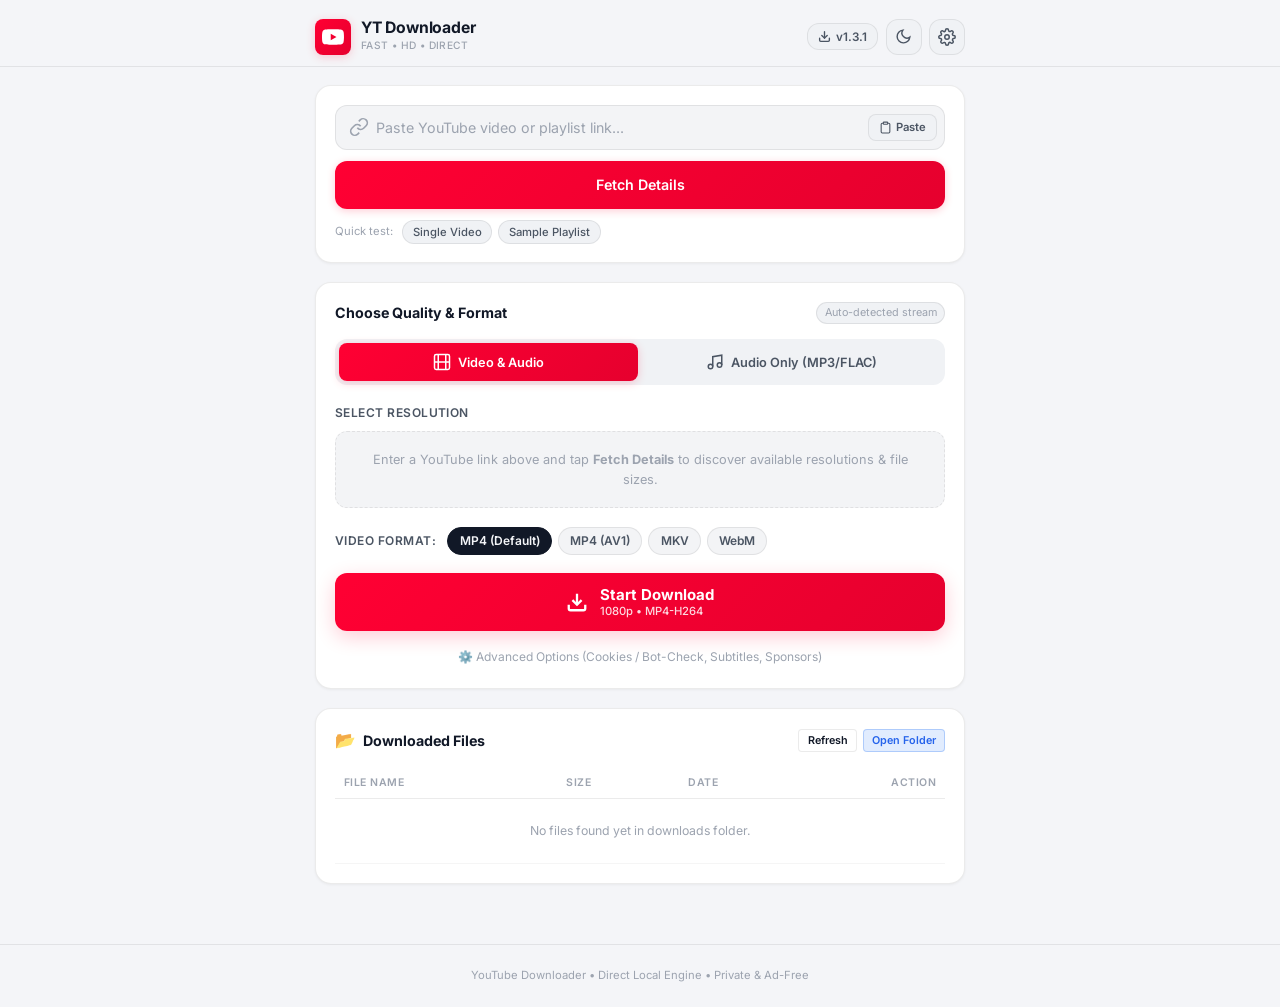
==== commit ef50f5b2: "feat(ui): redesign frontend with modern Material 3 mobile layout, segmented tabs, and settings modal" ====
--- a/android/app/src/main/assets/web/index.html
+++ b/android/app/src/main/assets/web/index.html
@@ -1,93 +1,98 @@
 <!DOCTYPE html>
-<html lang="en" data-theme="light">
+<html lang="en" data-theme="dark">
 <head>
   <meta charset="UTF-8">
-  <meta name="viewport" content="width=device-width, initial-scale=1.0">
+  <meta name="viewport" content="width=device-width, initial-scale=1.0, maximum-scale=1.0, user-scalable=no, viewport-fit=cover">
   <title>YouTube Downloader</title>
   <link rel="preconnect" href="https://fonts.googleapis.com">
   <link rel="preconnect" href="https://fonts.gstatic.com" crossorigin>
-  <link href="https://fonts.googleapis.com/css2?family=Inter:wght@400;500;600;700&family=JetBrains+Mono:wght@400;500&display=swap" rel="stylesheet">
-  <link rel="stylesheet" href="/static/style.css">
-  <link rel="icon" type="image/png" href="/static/icon.png">
+  <link href="https://fonts.googleapis.com/css2?family=Inter:wght@400;500;600;700;800&family=JetBrains+Mono:wght@500;600&display=swap" rel="stylesheet">
+  <link rel="stylesheet" href="style.css">
+  <link rel="icon" type="image/png" href="icon.png">
 </head>
 <body>
-  <div class="site-wrapper">
-    <!-- Clean Header -->
-    <header class="top-nav">
-      <div class="nav-left">
-        <a href="/" class="brand-link">
-          <span class="brand-badge">
-            <svg viewBox="0 0 24 24" width="18" height="18" fill="currentColor">
+  <div class="app-shell">
+    
+    <!-- Modern App Bar -->
+    <header class="app-bar">
+      <div class="app-bar-content">
+        <div class="brand">
+          <div class="brand-logo">
+            <svg viewBox="0 0 24 24" width="22" height="22" fill="currentColor">
               <path d="M23.498 6.186a3.016 3.016 0 0 0-2.122-2.136C19.505 3.545 12 3.545 12 3.545s-7.505 0-9.377.505A3.017 3.017 0 0 0 .502 6.186C0 8.07 0 12 0 12s0 3.93.502 5.814a3.016 3.016 0 0 0 2.122 2.136c1.871.505 9.376.505 9.376.505s7.505 0 9.377-.505a3.015 3.015 0 0 0 2.122-2.136C24 15.93 24 12 24 12s0-3.93-.502-5.814zM9.545 15.568V8.432L15.818 12l-6.273 3.568z"/>
             </svg>
-          </span>
-          <span class="brand-name">YouTube Downloader</span>
-        </a>
-        <span class="app-tag">Local Engine</span>
-      </div>
-
-      <div class="nav-right">
-        <!-- Diagnostic Status Badges -->
-        <div class="status-group">
-          <div class="status-chip" id="ytdlp-chip" title="yt-dlp Engine Status">
-            <span class="chip-dot dot-gray" id="ytdlp-dot"></span>
-            <span id="ytdlp-label">yt-dlp</span>
-          </div>
-          <div class="status-chip" id="ffmpeg-chip" title="FFmpeg Media Merger Status">
-            <span class="chip-dot dot-gray" id="ffmpeg-dot"></span>
-            <span id="ffmpeg-label">FFmpeg</span>
-          </div>
-          <div class="status-chip hidden" id="aria2c-chip" title="aria2c Multi-connection Turbo Downloader">
-            <span class="chip-dot dot-green"></span>
-            <span>aria2c Turbo</span>
-          </div>
-        </div>
-
-        <!-- Engine Update Tool -->
-        <button type="button" class="tool-btn" id="btn-update-ytdlp" onclick="updateYtDlpEngine()" title="Update yt-dlp to latest version">
-          <svg width="15" height="15" viewBox="0 0 24 24" fill="none" stroke="currentColor" stroke-width="2" stroke-linecap="round" stroke-linejoin="round">
-            <polyline points="23 4 23 10 17 10"></polyline>
-            <polyline points="1 20 1 14 7 14"></polyline>
-            <path d="M3.51 9a9 9 0 0 1 14.85-3.36L23 10M1 14l4.64 4.36A9 9 0 0 0 20.49 15"></path>
-          </svg>
-          <span class="tool-btn-text">Update Engine</span>
-        </button>
-
-        <!-- Light/Dark Mode Toggle -->
-        <button type="button" class="theme-toggle-btn" id="theme-toggle" title="Toggle Light/Dark Theme" aria-label="Toggle theme">
-          <svg class="theme-icon icon-sun" viewBox="0 0 24 24" fill="none" stroke="currentColor" stroke-width="2" stroke-linecap="round" stroke-linejoin="round">
-            <circle cx="12" cy="12" r="5"></circle>
-            <line x1="12" y1="1" x2="12" y2="3"></line>
-            <line x1="12" y1="21" x2="12" y2="23"></line>
-            <line x1="4.22" y1="4.22" x2="5.64" y2="5.64"></line>
-            <line x1="18.36" y1="18.36" x2="19.78" y2="19.78"></line>
-            <line x1="1" y1="12" x2="3" y2="12"></line>
-            <line x1="21" y1="12" x2="23" y2="12"></line>
-            <line x1="4.22" y1="19.78" x2="5.64" y2="18.36"></line>
-            <line x1="18.36" y1="5.64" x2="19.78" y2="4.22"></line>
-          </svg>
-          <svg class="theme-icon icon-moon" viewBox="0 0 24 24" fill="none" stroke="currentColor" stroke-width="2" stroke-linecap="round" stroke-linejoin="round">
-            <path d="M21 12.79A9 9 0 1 1 11.21 3 7 7 0 0 0 21 12.79z"></path>
-          </svg>
-        </button>
+          </div>
+          <div class="brand-text">
+            <span class="brand-title">YT Downloader</span>
+            <span class="brand-subtitle">Fast • HD • Direct</span>
+          </div>
+        </div>
+
+        <div class="app-bar-actions">
+          <!-- App Version / Update Checker Button -->
+          <button type="button" class="btn-version" id="btn-check-app-update" onclick="checkAppUpdates(true)" title="Check for Application Updates">
+            <svg width="13" height="13" viewBox="0 0 24 24" fill="none" stroke="currentColor" stroke-width="2.5" stroke-linecap="round" stroke-linejoin="round">
+              <path d="M21 15v4a2 2 0 0 1-2 2H5a2 2 0 0 1-2-2v-4"></path>
+              <polyline points="7 10 12 15 17 10"></polyline>
+              <line x1="12" y1="15" x2="12" y2="3"></line>
+            </svg>
+            <span id="app-version-label">v1.3.1</span>
+            <span class="update-indicator-dot hidden" id="update-badge-dot" title="Update available!"></span>
+          </button>
+
+          <!-- Theme Toggle -->
+          <button type="button" class="btn-icon" id="theme-toggle" title="Toggle Light/Dark Theme" aria-label="Toggle theme">
+            <svg class="theme-icon icon-sun" viewBox="0 0 24 24" fill="none" stroke="currentColor" stroke-width="2">
+              <circle cx="12" cy="12" r="5"></circle>
+              <line x1="12" y1="1" x2="12" y2="3"></line>
+              <line x1="12" y1="21" x2="12" y2="23"></line>
+              <line x1="4.22" y1="4.22" x2="5.64" y2="5.64"></line>
+              <line x1="18.36" y1="18.36" x2="19.78" y2="19.78"></line>
+              <line x1="1" y1="12" x2="3" y2="12"></line>
+              <line x1="21" y1="12" x2="23" y2="12"></line>
+              <line x1="4.22" y1="19.78" x2="5.64" y2="18.36"></line>
+              <line x1="18.36" y1="5.64" x2="19.78" y2="4.22"></line>
+            </svg>
+            <svg class="theme-icon icon-moon" viewBox="0 0 24 24" fill="none" stroke="currentColor" stroke-width="2">
+              <path d="M21 12.79A9 9 0 1 1 11.21 3 7 7 0 0 0 21 12.79z"></path>
+            </svg>
+          </button>
+
+          <!-- Settings Button -->
+          <button type="button" class="btn-icon" id="btn-open-settings" onclick="openSettingsModal()" title="Settings & Authentication">
+            <svg width="18" height="18" viewBox="0 0 24 24" fill="none" stroke="currentColor" stroke-width="2">
+              <circle cx="12" cy="12" r="3"></circle>
+              <path d="M19.4 15a1.65 1.65 0 0 0 .33 1.82l.06.06a2 2 0 0 1 0 2.83 2 2 0 0 1-2.83 0l-.06-.06a1.65 1.65 0 0 0-1.82-.33 1.65 1.65 0 0 0-1 1.51V21a2 2 0 0 1-2 2 2 2 0 0 1-2-2v-.09A1.65 1.65 0 0 0 9 19.4a1.65 1.65 0 0 0-1.82.33l-.06.06a2 2 0 0 1-2.83 0 2 2 0 0 1 0-2.83l.06-.06a1.65 1.65 0 0 0 .33-1.82 1.65 1.65 0 0 0-1.51-1H3a2 2 0 0 1-2-2 2 2 0 0 1 2-2h.09A1.65 1.65 0 0 0 4.6 9a1.65 1.65 0 0 0-.33-1.82l-.06-.06a2 2 0 0 1 0-2.83 2 2 0 0 1 2.83 0l.06.06a1.65 1.65 0 0 0 1.82.33H9a1.65 1.65 0 0 0 1-1.51V3a2 2 0 0 1 2-2 2 2 0 0 1 2 2v.09a1.65 1.65 0 0 0 1 1.51 1.65 1.65 0 0 0 1.82-.33l.06-.06a2 2 0 0 1 2.83 0 2 2 0 0 1 0 2.83l-.06.06a1.65 1.65 0 0 0-.33 1.82V9a1.65 1.65 0 0 0 1.51 1H21a2 2 0 0 1 2 2 2 2 0 0 1-2 2h-.09a1.65 1.65 0 0 0-1.51 1z"></path>
+            </svg>
+          </button>
+        </div>
       </div>
     </header>
 
-    <!-- Main Content Area -->
+    <!-- Real-time In-App Update Banner -->
+    <div class="update-banner hidden" id="update-banner">
+      <div class="update-banner-container">
+        <div class="update-banner-left">
+          <span class="update-banner-badge">NEW UPDATE</span>
+          <span class="update-banner-text">A new version of YouTube Downloader (<strong id="banner-new-ver">v1.3.2</strong>) is ready to install!</span>
+        </div>
+        <div class="update-banner-actions">
+          <button type="button" class="btn-primary-xs" onclick="openUpdateModal()">Update Now</button>
+          <button type="button" class="btn-banner-close" onclick="dismissUpdateBanner()" title="Dismiss">&times;</button>
+        </div>
+      </div>
+    </div>
+
+    <!-- Main Page Content -->
     <main class="page-container">
       
-      <!-- 1. URL Input Box -->
-      <section class="panel url-panel">
-        <div class="panel-header-simple">
-          <h2>Download YouTube Video or Playlist</h2>
-          <p class="panel-desc">Paste any YouTube URL to download with parallel batches and automatic resume.</p>
-        </div>
-
+      <!-- 1. URL Search Card -->
+      <section class="card url-card">
         <form id="url-form" onsubmit="event.preventDefault(); inspectUrl();">
-          <div class="input-bar">
-            <div class="input-inner">
-              <span class="url-symbol">
-                <svg width="18" height="18" viewBox="0 0 24 24" fill="none" stroke="currentColor" stroke-width="2">
+          <div class="search-box">
+            <div class="search-input-wrap">
+              <span class="search-icon">
+                <svg width="20" height="20" viewBox="0 0 24 24" fill="none" stroke="currentColor" stroke-width="2">
                   <path d="M10 13a5 5 0 0 0 7.54.54l3-3a5 5 0 0 0-7.07-7.07l-1.72 1.71"/>
                   <path d="M14 11a5 5 0 0 0-7.54-.54l-3 3a5 5 0 0 0 7.07 7.07l1.71-1.71"/>
                 </svg>
@@ -95,388 +100,266 @@
               <input 
                 type="url" 
                 id="url-input" 
-                placeholder="https://www.youtube.com/playlist?list=... or https://youtube.com/watch?v=..." 
+                placeholder="Paste YouTube video or playlist link..." 
                 required 
                 autocomplete="off"
               />
-              <button type="button" class="action-subtle-btn" onclick="pasteClipboard()" title="Paste from clipboard">
-                Paste
+              <button type="button" class="btn-paste" onclick="pasteClipboard()" title="Paste from clipboard">
+                <svg width="13" height="13" viewBox="0 0 24 24" fill="none" stroke="currentColor" stroke-width="2">
+                  <rect x="8" y="2" width="8" height="4" rx="1" ry="1"></rect>
+                  <path d="M16 4h2a2 2 0 0 1 2 2v14a2 2 0 0 1-2 2H6a2 2 0 0 1-2-2V6a2 2 0 0 1 2-2h2"></path>
+                </svg>
+                <span>Paste</span>
               </button>
             </div>
-            <button type="submit" class="btn btn-primary" id="btn-inspect">
+            <button type="submit" class="btn-primary btn-fetch" id="btn-inspect">
               <span id="inspect-label">Fetch Details</span>
               <div class="spinner hidden" id="inspect-spinner"></div>
             </button>
           </div>
         </form>
 
-        <div class="demo-samples">
-          <span class="samples-label">Examples:</span>
-          <button type="button" class="sample-chip" onclick="setDemoUrl('playlist')">Sample Playlist</button>
-          <button type="button" class="sample-chip" onclick="setDemoUrl('single')">Single Video</button>
+        <div class="quick-examples">
+          <span class="examples-hint">Quick test:</span>
+          <button type="button" class="chip-sample" onclick="setDemoUrl('single')">Single Video</button>
+          <button type="button" class="chip-sample" onclick="setDemoUrl('playlist')">Sample Playlist</button>
         </div>
       </section>
 
-      <!-- 2. Media Preview Card (Shows once inspected) -->
-      <section class="panel preview-panel hidden" id="preview-panel">
-        <div class="preview-layout">
-          <div class="thumb-container">
+      <!-- 2. Media Preview Card (Shows once fetched) -->
+      <section class="card preview-card hidden" id="preview-panel">
+        <div class="preview-hero">
+          <div class="thumb-wrapper">
             <img id="preview-thumb" src="" alt="Thumbnail" />
-            <span class="badge-type" id="preview-type-badge">Playlist</span>
-          </div>
-          <div class="preview-info">
+            <span class="badge-type" id="preview-type-badge">Video</span>
+            <span class="badge-duration hidden" id="preview-duration">00:00</span>
+          </div>
+          <div class="preview-meta">
             <h3 id="preview-title" class="preview-title">Video Title</h3>
-            <div class="preview-metadata-row">
-              <span class="meta-pill" id="preview-channel">Channel Name</span>
-              <span class="meta-pill" id="preview-count">0 Videos</span>
-              <span class="meta-pill hidden" id="preview-duration">Duration</span>
+            <div class="preview-channel-row">
+              <span class="channel-name" id="preview-channel">Channel</span>
+              <span class="bullet">•</span>
+              <span class="video-count" id="preview-count">1 Video</span>
               <span class="meta-pill hidden" id="preview-chapters">Chapters</span>
             </div>
-
-            <!-- Expandable list of videos with checkbox selection -->
-            <div class="videos-accordion">
-              <button type="button" class="accordion-header-btn" onclick="toggleAccordion('videos-preview-list')">
-                <span id="accordion-title-count">View & Select Videos in this Playlist</span>
-                <span class="accordion-arrow">▼</span>
-              </button>
-              <div class="accordion-body hidden" id="videos-preview-list">
-                <div class="playlist-select-controls" id="playlist-select-controls">
-                  <span class="select-summary-label" id="selected-items-summary">All videos selected</span>
-                  <div class="select-btn-group">
-                    <button type="button" class="btn-text-action" onclick="toggleAllPlaylistCheckboxes(true)">Select All</button>
-                    <button type="button" class="btn-text-action" onclick="toggleAllPlaylistCheckboxes(false)">Deselect All</button>
-                  </div>
-                </div>
-                <div class="playlist-items-scrollbox">
-                  <ul class="playlist-items-ul" id="playlist-items-ol">
-                    <!-- Injected via JS -->
-                  </ul>
-                </div>
-              </div>
-            </div>
+          </div>
+        </div>
+
+        <!-- Expandable playlist items selection drawer -->
+        <div class="playlist-accordion-wrap" id="playlist-drawer-section">
+          <button type="button" class="playlist-toggle-btn" onclick="toggleAccordion('videos-preview-list')">
+            <span id="accordion-title-count">Select Videos in this Playlist</span>
+            <span class="accordion-arrow">▼</span>
+          </button>
+          <div class="playlist-drawer hidden" id="videos-preview-list">
+            <div class="playlist-drawer-toolbar">
+              <span class="playlist-summary-text" id="selected-items-summary">All selected</span>
+              <div class="playlist-btn-group">
+                <button type="button" class="btn-mini" onclick="toggleAllPlaylistCheckboxes(true)">Select All</button>
+                <button type="button" class="btn-mini" onclick="toggleAllPlaylistCheckboxes(false)">Deselect All</button>
+              </div>
+            </div>
+            <ul class="playlist-ul" id="playlist-items-ol"></ul>
           </div>
         </div>
       </section>
 
-      <!-- 3. Download Configuration Panel -->
-      <section class="panel config-panel" id="config-panel">
-        <div class="panel-section-title">
-          <h3>Download Settings</h3>
-        </div>
-
-        <!-- Dynamic Quality & Resolution Selector -->
-        <div class="setting-group">
-          <div class="setting-label-row">
-            <label class="setting-label">Available Resolutions</label>
-            <span class="badge-hint" id="res-status-hint">Auto-detected from media stream</span>
-          </div>
-          <div class="quality-selector" id="quality-selector">
+      <!-- 3. Format & Quality Selection Card -->
+      <section class="card format-card" id="config-panel">
+        <div class="card-title-row">
+          <h4 class="card-title">Choose Quality & Format</h4>
+          <span class="badge-hint" id="res-status-hint">Auto-detected stream</span>
+        </div>
+
+        <!-- Segmented Tab: Video vs Audio -->
+        <div class="format-tabs-wrap">
+          <button type="button" class="tab-btn active" id="tab-video" onclick="switchMediaTypeTab('video')">
+            <svg width="18" height="18" viewBox="0 0 24 24" fill="none" stroke="currentColor" stroke-width="2"><rect x="2" y="2" width="20" height="20" rx="2.18" ry="2.18"/><line x1="7" y1="2" x2="7" y2="22"/><line x1="17" y1="2" x2="17" y2="22"/><line x1="2" y1="12" x2="22" y2="12"/></svg>
+            <span>Video & Audio</span>
+          </button>
+          <button type="button" class="tab-btn" id="tab-audio" onclick="switchMediaTypeTab('audio')">
+            <svg width="18" height="18" viewBox="0 0 24 24" fill="none" stroke="currentColor" stroke-width="2"><path d="M9 18V5l12-2v13"/><circle cx="6" cy="18" r="3"/><circle cx="18" cy="16" r="3"/></svg>
+            <span>Audio Only (MP3/FLAC)</span>
+          </button>
+        </div>
+
+        <!-- Video Resolution Grid (shown when Video tab is active) -->
+        <div id="video-section-wrap">
+          <label class="section-label">Select Resolution</label>
+          <div class="quality-grid" id="quality-selector">
             <div class="quality-waiting-box" id="quality-waiting-box">
-              <span>Paste a YouTube link above and click <strong>Fetch Details</strong> to scan actual available resolutions and calculate exact file sizes.</span>
-            </div>
-          </div>
-        </div>
-
-        <!-- Output File Type & Encoding Dropdown -->
-        <div class="setting-group">
-          <div class="setting-label-row">
-            <label class="setting-label" for="container-select">Select Output File Type & Encoding</label>
-            <span class="badge-hint">10 Containers & Encodings Available</span>
-          </div>
-          <div class="select-wrapper">
-            <select id="container-select" onchange="handleContainerChange(this.value)">
-              <optgroup label="🎬 Video Containers & Encodings">
-                <option value="mp4-h264" selected>MP4 (H.264 / AAC) — Universal compatibility (Default)</option>
-                <option value="mp4-av1">MP4 (AV1 / AAC) — Next-Gen, 30% smaller, ultra-efficient</option>
-                <option value="mkv">MKV (Matroska) — Preserves all codecs, multi-track & subtitles</option>
-                <option value="webm">WebM (VP9 / Opus) — Google open web standard</option>
-                <option value="mov">MOV (Apple QuickTime) — macOS & ProRes compatible</option>
-              </optgroup>
-              <optgroup label="🎵 Audio-Only Formats">
-                <option value="mp3">MP3 (MPEG-1 Audio Layer III, up to 320 kbps) — Universal audio</option>
-                <option value="m4a">M4A (AAC Audio) — Apple high fidelity, compact size</option>
-                <option value="opus">OPUS (Ogg Opus) — Superior streaming audio per bit</option>
-                <option value="flac">FLAC (Lossless) — Studio quality bit-perfect compression</option>
-                <option value="wav">WAV (PCM Uncompressed) — Raw uncompressed audio master</option>
-              </optgroup>
-            </select>
-          </div>
-
-          <!-- Interactive Hover / Format Details Card -->
-          <div class="format-inspector-card" id="format-inspector-card">
-            <div class="format-card-header">
-              <div class="format-title-group">
-                <span class="format-badge-pill" id="fmt-badge">Universal</span>
-                <h4 id="fmt-title">MP4 (H.264 / AAC)</h4>
-              </div>
-              <div class="fmt-size-highlight" id="fmt-size-est">Estimated Size: Awaiting URL inspection</div>
-            </div>
-            <p class="format-card-desc" id="fmt-desc">
-              Most widely compatible video format. Plays on every phone, tablet, Smart TV, browser, and video editing software like Premiere Pro and DaVinci Resolve.
-            </p>
-            <div class="format-card-footer">
-              <span id="fmt-speed">⚡ Fastest hardware decoding</span>
-              <span id="fmt-codecs">Video: H.264 / AVC • Audio: AAC Stereo</span>
-            </div>
-          </div>
-        </div>
-
-        <!-- Concurrency & Batch Sliders -->
-        <div class="grid-two-cols">
-          <div class="setting-card">
-            <div class="card-head-row">
-              <label for="workers-slider">Parallel Workers</label>
-              <span class="value-highlight" id="workers-count-label">3 Workers</span>
-            </div>
-            <input type="range" id="workers-slider" min="1" max="8" value="3" oninput="handleSliderChange('workers', this.value)" />
-            <p class="field-hint">Number of batches downloading at the same time</p>
-          </div>
-
-          <div class="setting-card">
-            <div class="card-head-row">
-              <label for="chunk-slider">Batch Size</label>
-              <span class="value-highlight" id="chunk-count-label">20 Videos</span>
-            </div>
-            <input type="range" id="chunk-slider" min="5" max="50" step="5" value="20" oninput="handleSliderChange('chunk', this.value)" />
-            <p class="field-hint">How many videos each parallel worker downloads</p>
-          </div>
-        </div>
-
-        <!-- Advanced Options Toggle -->
-        <div class="advanced-section">
-          <button type="button" class="advanced-toggle-btn" onclick="toggleAccordion('advanced-drawer')">
-            <span>More Options (Destination, Range, Subtitles, Cookies)</span>
-            <span class="accordion-arrow">▼</span>
-          </button>
-
-          <div class="advanced-drawer hidden" id="advanced-drawer">
-            <div class="fields-grid">
-              <div class="field-item full-width">
-                <label for="dest-folder">Download Folder</label>
-                <input type="text" id="dest-folder" value="./downloads" />
-              </div>
-
-              <div class="field-item">
-                <label for="item-start">Start Video Index</label>
-                <input type="number" id="item-start" min="1" value="1" />
-              </div>
-
-              <div class="field-item">
-                <label for="item-end">End Video Index (Optional)</label>
-                <input type="number" id="item-end" placeholder="Leave empty for all" min="1" />
-              </div>
-
-              <div class="field-item full-width">
-                <label for="browser-cookies">Use Browser Cookies</label>
-                <select id="browser-cookies">
-                  <option value="">None (Public videos — Default)</option>
-                </select>
-                <small class="field-hint">Auto-detects active browser cookies. If your browser database is locked, close the browser or place a <code>cookies.txt</code> in the project folder.</small>
-              </div>
-
-              <div class="checkboxes-group full-width">
-                <label class="custom-checkbox">
-                  <input type="checkbox" id="chk-resume" checked />
-                  <span>Skip Already Downloaded Files (Uncheck to force re-downloading)</span>
-                </label>
-                <label class="custom-checkbox">
-                  <input type="checkbox" id="chk-chapters" checked />
-                  <span>Embed YouTube Timestamps & Chapter Markers (Playable in VLC, MPV, etc.)</span>
-                </label>
-                <label class="custom-checkbox">
-                  <input type="checkbox" id="chk-subs" />
-                  <span>Download Subtitles</span>
-                </label>
-                <label class="custom-checkbox">
-                  <input type="checkbox" id="chk-thumb" />
-                  <span>Embed Thumbnail Artwork</span>
-                </label>
-                <label class="custom-checkbox">
-                  <input type="checkbox" id="chk-sponsorblock" />
-                  <span>SponsorBlock: Remove Sponsors, Intros & Outros (Clean Videos)</span>
-                </label>
-                <p class="field-hint" style="margin-top: 0.5rem; color: var(--text-muted);">
-                  ⚡ <strong>Turbo Streaming:</strong> Uses 16 parallel fragments and 10MB chunking to bypass YouTube speed throttling. If stopped mid-download, partial videos are automatically repaired so you can watch them immediately!
-                </p>
-              </div>
-            </div>
-          </div>
-        </div>
-
-        <!-- Speed Optimization Tips Accordion -->
-        <div class="advanced-section">
-          <button type="button" class="advanced-toggle-btn" onclick="toggleAccordion('speed-guide-drawer')">
-            <span>⚡ How to get maximum download speed (10 Acceleration Tips & aria2c)</span>
-            <span class="accordion-arrow">▼</span>
-          </button>
-          <div class="advanced-drawer hidden" id="speed-guide-drawer">
-            <div class="speed-tips-box">
-              <div class="tip-item">
-                <span class="tip-num">1</span>
-                <div>
-                  <strong>10MB Chunk Streaming (Enabled by Default)</strong>
-                  <p>Requests YouTube video streams in 10MB bursts. This bypasses YouTube's server-side player rate-limiting on large files.</p>
-                </div>
-              </div>
-              <div class="tip-item">
-                <span class="tip-num">2</span>
-                <div>
-                  <strong>16 Concurrent Fragment Connections (Enabled)</strong>
-                  <p>For single videos, downloads 16 video/audio segments in parallel across multiple threads for maximum speed.</p>
-                </div>
-              </div>
-              <div class="tip-item">
-                <span class="tip-num">3</span>
-                <div>
-                  <strong>Install aria2 Multi-Connection Downloader (Ultimate Speed)</strong>
-                  <p>Install <code>aria2</code> (<code>winget install aria2</code> on Windows or <code>sudo apt install aria2</code> on Linux). The downloader will automatically open 16 parallel TCP connections per file to saturate your full ISP bandwidth!</p>
-                </div>
-              </div>
-              <div class="tip-item">
-                <span class="tip-num">4</span>
-                <div>
-                  <strong>Increase Parallel Workers for Playlists</strong>
-                  <p>Use the <em>Parallel Workers</em> slider (set to 4 or 6) so multiple videos download simultaneously.</p>
-                </div>
-              </div>
-              <div class="tip-item">
-                <span class="tip-num">5</span>
-                <div>
-                  <strong>Use Browser Cookies</strong>
-                  <p>Select your browser (Chrome, Firefox, Brave) in <em>More Options</em>. Authenticated YouTube sessions are served from Google's high-priority edge cache nodes.</p>
-                </div>
-              </div>
-              <div class="tip-item">
-                <span class="tip-num">6</span>
-                <div>
-                  <strong>16MB Memory Socket Buffer (Active)</strong>
-                  <p>Caches downloaded chunks in RAM to prevent disk write stalls on 100Mbps - 1Gbps connections.</p>
-                </div>
-              </div>
-            </div>
-          </div>
-        </div>
-
-        <!-- Big Download Button -->
-        <div class="download-action-bar">
-          <button type="button" class="btn btn-download-main" id="btn-start" onclick="startDownload()">
-            <svg width="20" height="20" viewBox="0 0 24 24" fill="none" stroke="currentColor" stroke-width="2.5" stroke-linecap="round" stroke-linejoin="round">
+              <span>Enter a YouTube link above and tap <strong>Fetch Details</strong> to discover available resolutions & file sizes.</span>
+            </div>
+          </div>
+
+          <!-- Video Container Pills -->
+          <div class="container-pills-row">
+            <label class="section-label">Video Format:</label>
+            <div class="pills-group" id="video-containers-group">
+              <button type="button" class="pill-chip active" data-container="mp4-h264" onclick="selectContainer('mp4-h264')">MP4 (Default)</button>
+              <button type="button" class="pill-chip" data-container="mp4-av1" onclick="selectContainer('mp4-av1')">MP4 (AV1)</button>
+              <button type="button" class="pill-chip" data-container="mkv" onclick="selectContainer('mkv')">MKV</button>
+              <button type="button" class="pill-chip" data-container="webm" onclick="selectContainer('webm')">WebM</button>
+            </div>
+          </div>
+        </div>
+
+        <!-- Audio Formats Grid (shown when Audio tab is active) -->
+        <div id="audio-section-wrap" class="hidden">
+          <label class="section-label">Select Audio Quality & Format</label>
+          <div class="audio-grid">
+            <div class="audio-card active" data-container="mp3" onclick="selectContainer('mp3')">
+              <div class="audio-card-top">
+                <span class="audio-tag">UNIVERSAL</span>
+                <span class="audio-name">MP3</span>
+              </div>
+              <span class="audio-desc">320 kbps High Fidelity • Plays on every device</span>
+            </div>
+            <div class="audio-card" data-container="m4a" onclick="selectContainer('m4a')">
+              <div class="audio-card-top">
+                <span class="audio-tag">APPLE AAC</span>
+                <span class="audio-name">M4A</span>
+              </div>
+              <span class="audio-desc">Crisp highs & compact size • Native to iOS</span>
+            </div>
+            <div class="audio-card" data-container="flac" onclick="selectContainer('flac')">
+              <div class="audio-card-top">
+                <span class="audio-tag">STUDIO LOSSLESS</span>
+                <span class="audio-name">FLAC</span>
+              </div>
+              <span class="audio-desc">Bit-perfect 100% lossless audio master</span>
+            </div>
+            <div class="audio-card" data-container="wav" onclick="selectContainer('wav')">
+              <div class="audio-card-top">
+                <span class="audio-tag">RAW PCM</span>
+                <span class="audio-name">WAV</span>
+              </div>
+              <span class="audio-desc">Uncompressed studio audio for DAWs</span>
+            </div>
+            <div class="audio-card" data-container="opus" onclick="selectContainer('opus')">
+              <div class="audio-card-top">
+                <span class="audio-tag">STREAM COPY</span>
+                <span class="audio-name">OPUS</span>
+              </div>
+              <span class="audio-desc">Native YouTube bitstream • Zero re-encoding</span>
+            </div>
+          </div>
+        </div>
+
+        <!-- Hidden container-select to preserve JS compatibility -->
+        <select id="container-select" style="display: none;" onchange="handleContainerChange(this.value)">
+          <option value="mp4-h264" selected>MP4 (H.264 / AAC)</option>
+          <option value="mp4-av1">MP4 (AV1 / AAC)</option>
+          <option value="mkv">MKV (Matroska)</option>
+          <option value="webm">WebM (VP9 / Opus)</option>
+          <option value="mov">MOV (Apple QuickTime)</option>
+          <option value="mp3">MP3 (Universal 320kbps)</option>
+          <option value="m4a">M4A (Apple AAC)</option>
+          <option value="opus">OPUS</option>
+          <option value="flac">FLAC (Lossless)</option>
+          <option value="wav">WAV (PCM)</option>
+        </select>
+
+        <!-- Big Download Action Button -->
+        <div class="action-btn-wrap">
+          <button type="button" class="btn-download-hero" id="btn-start" onclick="startDownload()">
+            <svg width="22" height="22" viewBox="0 0 24 24" fill="none" stroke="currentColor" stroke-width="2.5">
               <path d="M21 15v4a2 2 0 0 1-2 2H5a2 2 0 0 1-2-2v-4"/>
               <polyline points="7 10 12 15 17 10"/>
               <line x1="12" y1="15" x2="12" y2="3"/>
             </svg>
-            <span>Start Download</span>
+            <div class="btn-download-text">
+              <span class="btn-main-label" id="btn-start-label">Start Download</span>
+              <span class="btn-sub-label" id="btn-start-sublabel">1080p Full HD • MP4</span>
+            </div>
+          </button>
+          
+          <button type="button" class="btn-advanced-link" onclick="openSettingsModal()">
+            ⚙️ Advanced Options (Cookies / Bot-Check, Subtitles, Sponsors)
           </button>
         </div>
       </section>
 
-      <!-- 4. Active Download Dashboard (Visible when downloading) -->
-      <section class="panel dashboard-panel hidden" id="dashboard-panel">
-        <div class="dashboard-header-row">
-          <div>
-            <div class="status-indicator-badge">
-              <span class="status-indicator-dot" id="status-dot-active"></span>
-              <span id="active-job-status">DOWNLOADING</span>
-            </div>
-            <h3 id="active-job-title" class="active-title">Downloading Media</h3>
-          </div>
-          <div>
-            <button type="button" class="btn btn-stop" id="btn-cancel" onclick="cancelDownload()">
-              Stop Download
-            </button>
-          </div>
-        </div>
-
-        <!-- Main Progress Bar & Metrics -->
-        <div class="progress-container">
-          <div class="progress-track">
-            <div class="progress-fill" id="job-progress-fill" style="width: 0%"></div>
-          </div>
-          <div class="progress-info-row">
-            <span id="job-pct-label" class="bold-text">0% Completed</span>
-            <span id="job-batches-label">0 of 0 Batches finished</span>
-            <span id="job-time-label">Elapsed: 0s</span>
-          </div>
-
-          <!-- Granular Live Speed & ETA Metrics -->
-          <div class="live-metrics-row" id="live-metrics-row">
-            <div class="metric-card">
-              <span class="metric-title">Download Speed</span>
-              <span class="metric-val" id="metric-speed">-- MiB/s</span>
-            </div>
-            <div class="metric-card">
-              <span class="metric-title">Estimated Time</span>
-              <span class="metric-val" id="metric-eta">--:--</span>
-            </div>
-            <div class="metric-card">
-              <span class="metric-title">Size Progress</span>
-              <span class="metric-val" id="metric-size">-- / --</span>
-            </div>
-            <div class="metric-card">
-              <span class="metric-title">Queue Status</span>
-              <span class="metric-val" id="metric-queue">Active Job</span>
-            </div>
-          </div>
-        </div>
-
-        <!-- Download Queue Section -->
-        <div class="queue-section hidden" id="queue-section">
-          <div class="queue-header-row">
-            <h4 class="sub-heading">Download Queue (<span id="queue-count-num">0</span> Pending)</h4>
-          </div>
-          <div class="queue-list" id="queue-list">
-            <!-- Queued items injected here -->
-          </div>
-        </div>
-
-        <!-- Batch Cards -->
-        <div class="batches-section">
-          <h4 class="sub-heading">Batch Jobs</h4>
-          <div class="batches-list" id="batches-list">
-            <!-- Dynamically populated -->
-          </div>
-        </div>
-
-        <!-- Collapsible Terminal Console -->
-        <div class="terminal-drawer">
-          <div class="terminal-bar">
-            <span class="terminal-label">Live Download Output</span>
-            <div class="terminal-btn-group">
-              <button type="button" class="terminal-action-btn" onclick="clearTerminal()">Clear</button>
-              <button type="button" class="terminal-action-btn" onclick="copyTerminal()">Copy Logs</button>
-            </div>
-          </div>
-          <div class="terminal-box" id="terminal-box">
-            <div class="log-row text-muted">[Waiting for process output...]</div>
+      <!-- 4. Active Download Card (Shows when download is running) -->
+      <section class="card active-download-card hidden" id="dashboard-panel">
+        <div class="active-dl-header">
+          <div class="active-dl-status">
+            <span class="pulse-indicator" id="status-dot-active"></span>
+            <span class="status-title" id="active-job-status">DOWNLOADING</span>
+          </div>
+          <button type="button" class="btn-mini btn-cancel" id="btn-cancel" onclick="cancelDownload()">Cancel</button>
+        </div>
+
+        <h4 class="active-job-title" id="active-job-title">Preparing download...</h4>
+        <div class="active-job-url hidden" id="active-job-url"></div>
+
+        <!-- Big Progress Bar -->
+        <div class="active-progress-wrap">
+          <div class="active-progress-bar">
+            <div class="active-progress-fill" id="job-progress-fill" style="width: 0%;"></div>
+          </div>
+          <div class="active-progress-pct" id="job-pct-label">0% Completed</div>
+        </div>
+
+        <!-- Modern Metrics Grid -->
+        <div class="metrics-grid">
+          <div class="metric-box">
+            <span class="m-label">⚡ Speed</span>
+            <span class="m-val" id="job-speed">-- MiB/s</span>
+          </div>
+          <div class="metric-box">
+            <span class="m-label">📦 Transferred</span>
+            <span class="m-val" id="job-size">-- / --</span>
+          </div>
+          <div class="metric-box">
+            <span class="m-label">⏱️ ETA</span>
+            <span class="m-val" id="job-eta">--:--</span>
+          </div>
+          <div class="metric-box">
+            <span class="m-label">📊 Batches</span>
+            <span class="m-val" id="job-batches">1 / 1</span>
+          </div>
+        </div>
+
+        <!-- Collapsible Console Logs Drawer -->
+        <div class="console-accordion-wrap">
+          <button type="button" class="console-toggle-btn" onclick="toggleAccordion('terminal-drawer')">
+            <span>Console & Live Logs</span>
+            <span class="accordion-arrow">▼</span>
+          </button>
+          <div class="console-drawer hidden" id="terminal-drawer">
+            <div class="console-toolbar">
+              <span class="console-status">Engine Stream Output</span>
+              <button type="button" class="btn-mini" onclick="clearTerminal()">Clear</button>
+            </div>
+            <div class="terminal-body" id="terminal-log">
+              <div class="terminal-line info">[Engine ready] Awaiting instructions...</div>
+            </div>
           </div>
         </div>
       </section>
 
-      <!-- 5. Downloaded Files Library -->
-      <section class="panel files-panel">
-        <div class="panel-header-with-action">
-          <div>
-            <h3>Downloaded Files</h3>
-            <p class="panel-desc">Media files saved in destination folder</p>
-          </div>
-          <div class="btn-group-header">
-            <button type="button" class="btn btn-secondary-sm" onclick="openContainingFolder()" title="Open destination folder in OS file explorer">
-              📁 Open Folder
-            </button>
-            <button type="button" class="btn btn-subtle" onclick="fetchFilesList()">
-              Refresh List
-            </button>
-          </div>
-        </div>
-
-        <div class="table-scroller">
-          <table class="simple-table">
+      <!-- 5. Downloaded Media Library Shelf -->
+      <section class="card library-card" id="files-panel">
+        <div class="card-title-row">
+          <div class="title-with-icon">
+            <span class="icon-circle">📂</span>
+            <h4 class="card-title">Downloaded Files</h4>
+          </div>
+          <div class="library-actions">
+            <button type="button" class="btn-mini" onclick="fetchFilesList()">Refresh</button>
+            <button type="button" class="btn-mini btn-highlight" onclick="openContainingFolder()">Open Folder</button>
+          </div>
+        </div>
+
+        <div class="files-table-wrapper">
+          <table class="files-table">
             <thead>
               <tr>
                 <th>File Name</th>
                 <th>Size</th>
-                <th>Date Modified</th>
-                <th style="text-align: right; width: 140px;">Actions</th>
+                <th>Date</th>
+                <th style="text-align: right; width: 130px;">Action</th>
               </tr>
             </thead>
             <tbody id="files-list-tbody">
@@ -490,10 +373,150 @@
 
     </main>
 
-    <!-- Clean Footer -->
-    <footer class="site-footer">
-      <p>YouTube Playlist Downloader • Runs locally on your machine • Free & Open Source</p>
+    <!-- Clean Minimal Footer -->
+    <footer class="app-footer">
+      <p>YouTube Downloader • Direct Local Engine • Private & Ad-Free</p>
     </footer>
+
+  </div>
+
+  <!-- Settings & Preferences Modal -->
+  <div class="modal-backdrop hidden" id="settings-modal" onclick="handleSettingsBackdropClick(event)">
+    <div class="modal-card settings-modal-card" onclick="event.stopPropagation()">
+      <div class="modal-header">
+        <div class="modal-title-group">
+          <span class="modal-badge">PREFERENCES</span>
+          <h3 class="modal-title">Settings & Diagnostics</h3>
+        </div>
+        <button type="button" class="modal-close-btn" onclick="closeSettingsModal()" title="Close">&times;</button>
+      </div>
+
+      <div class="modal-body settings-modal-body">
+        
+        <!-- Authentication / Bot Check Section -->
+        <div class="settings-group">
+          <h5 class="settings-group-title">🔑 YouTube Authentication / Bot Check Bypass</h5>
+          <p class="settings-group-desc">If YouTube prompts <em>"Sign in to confirm you're not a bot"</em>, paste your Netscape cookies text below or place <code>cookies.txt</code> into your phone's <code>/sdcard/Download/</code> folder.</p>
+          <textarea id="cookies-input" rows="3" class="settings-textarea" placeholder="Paste Netscape format cookies.txt text here to bypass bot verification..."></textarea>
+          
+          <div id="browser-cookies-group" style="margin-top: 0.75rem;">
+            <label for="browser-cookies" class="sub-label">Browser Cookies (Desktop only):</label>
+            <select id="browser-cookies" class="settings-select">
+              <option value="">None (Public videos — Default)</option>
+            </select>
+          </div>
+        </div>
+
+        <!-- Download Features Section -->
+        <div class="settings-group">
+          <h5 class="settings-group-title">⚙️ Download Options</h5>
+          
+          <label class="settings-checkbox-item">
+            <input type="checkbox" id="chk-resume" checked />
+            <div class="chk-text">
+              <strong>Skip Already Downloaded Files</strong>
+              <span>Automatically skips files that are already completed</span>
+            </div>
+          </label>
+
+          <label class="settings-checkbox-item">
+            <input type="checkbox" id="chk-chapters" checked />
+            <div class="chk-text">
+              <strong>Embed YouTube Timestamps & Chapter Markers</strong>
+              <span>Embeds video chapters for easy scrubbing in VLC & mobile media players</span>
+            </div>
+          </label>
+
+          <label class="settings-checkbox-item">
+            <input type="checkbox" id="chk-thumb" />
+            <div class="chk-text">
+              <strong>Embed Video Thumbnail Artwork</strong>
+              <span>Sets the official video thumbnail as the media cover art</span>
+            </div>
+          </label>
+
+          <label class="settings-checkbox-item">
+            <input type="checkbox" id="chk-subs" />
+            <div class="chk-text">
+              <strong>Download Subtitles</strong>
+              <span>Downloads embedded multilingual subtitles (.vtt/.srt)</span>
+            </div>
+          </label>
+
+          <label class="settings-checkbox-item">
+            <input type="checkbox" id="chk-sponsorblock" />
+            <div class="chk-text">
+              <strong>SponsorBlock (Auto-remove sponsors & intros)</strong>
+              <span>Removes promotional shoutouts and channel intros for a clean video</span>
+            </div>
+          </label>
+        </div>
+
+        <!-- Performance & Storage Section -->
+        <div class="settings-group">
+          <h5 class="settings-group-title">📁 Storage & Parallel Concurrency</h5>
+          <div class="field-row">
+            <label for="dest-folder" class="sub-label">Download Directory:</label>
+            <input type="text" id="dest-folder" class="settings-input" value="./downloads" />
+          </div>
+
+          <div class="sliders-row">
+            <div class="slider-box">
+              <div class="slider-header">
+                <label for="workers-slider">Parallel Workers</label>
+                <span id="workers-count-label" class="badge-mini">3</span>
+              </div>
+              <input type="range" id="workers-slider" min="1" max="8" value="3" oninput="handleSliderChange('workers', this.value)" />
+            </div>
+            <div class="slider-box">
+              <div class="slider-header">
+                <label for="chunk-slider">Batch Size</label>
+                <span id="chunk-count-label" class="badge-mini">20</span>
+              </div>
+              <input type="range" id="chunk-slider" min="5" max="50" step="5" value="20" oninput="handleSliderChange('chunk', this.value)" />
+            </div>
+          </div>
+
+          <div class="field-row-split" style="margin-top: 0.5rem;">
+            <div>
+              <label for="item-start" class="sub-label">Start Video Index:</label>
+              <input type="number" id="item-start" class="settings-input" min="1" value="1" />
+            </div>
+            <div>
+              <label for="item-end" class="sub-label">End Video Index:</label>
+              <input type="number" id="item-end" class="settings-input" placeholder="All" min="1" />
+            </div>
+          </div>
+        </div>
+
+        <!-- System Diagnostics Section -->
+        <div class="settings-group">
+          <h5 class="settings-group-title">🛠️ System Diagnostics</h5>
+          <div class="status-chips-wrap">
+            <div class="status-chip" id="ytdlp-chip" title="yt-dlp Engine Status">
+              <span class="chip-dot dot-gray" id="ytdlp-dot"></span>
+              <span id="ytdlp-label">yt-dlp</span>
+            </div>
+            <div class="status-chip" id="ffmpeg-chip" title="FFmpeg Media Merger Status">
+              <span class="chip-dot dot-gray" id="ffmpeg-dot"></span>
+              <span id="ffmpeg-label">FFmpeg</span>
+            </div>
+            <div class="status-chip hidden" id="aria2c-chip" title="aria2c Multi-connection Turbo Downloader">
+              <span class="chip-dot dot-green"></span>
+              <span>aria2c Turbo</span>
+            </div>
+          </div>
+          <div style="margin-top: 0.75rem;">
+            <button type="button" class="btn-mini btn-highlight" id="btn-update-ytdlp" onclick="updateYtDlpEngine()">Update yt-dlp Engine</button>
+          </div>
+        </div>
+
+      </div>
+
+      <div class="modal-footer">
+        <button type="button" class="btn btn-primary" onclick="closeSettingsModal()">Done</button>
+      </div>
+    </div>
   </div>
 
   <!-- In-Browser HTML5 Video & Audio Player Modal -->
@@ -529,11 +552,92 @@
     </div>
   </div>
 
+  <!-- Application In-App Update Modal -->
+  <div class="modal-backdrop hidden" id="update-modal" onclick="handleUpdateBackdropClick(event)">
+    <div class="modal-card update-modal-card" onclick="event.stopPropagation()">
+      <div class="modal-header">
+        <div class="modal-title-group">
+          <span class="modal-badge update-badge" id="update-modal-badge">APP UPDATE</span>
+          <h3 id="update-modal-title" class="modal-title">Application Updates</h3>
+        </div>
+        <button type="button" class="modal-close-btn" onclick="closeUpdateModal()" title="Close">&times;</button>
+      </div>
+      <div class="modal-body" id="update-modal-body">
+        <!-- State 1: Checking... -->
+        <div id="update-state-checking" class="update-state-box hidden">
+          <div class="spinner update-spinner"></div>
+          <p class="update-state-text">Checking for latest release on GitHub...</p>
+        </div>
+
+        <!-- State 2: Up to Date -->
+        <div id="update-state-uptodate" class="update-state-box hidden">
+          <div class="update-status-icon success">
+            <svg width="40" height="40" viewBox="0 0 24 24" fill="none" stroke="currentColor" stroke-width="2.5" stroke-linecap="round" stroke-linejoin="round">
+              <path d="M22 11.08V12a10 10 0 1 1-5.93-9.14"></path>
+              <polyline points="22 4 12 14.01 9 11.01"></polyline>
+            </svg>
+          </div>
+          <h4 class="update-status-heading">You are on the latest version!</h4>
+          <p class="update-status-desc">You are running <strong id="uptodate-version-tag">v1.3.1</strong>. No updates needed.</p>
+        </div>
+
+        <!-- State 3: Update Available -->
+        <div id="update-state-available" class="update-state-box hidden">
+          <div class="update-version-row">
+            <div class="version-chip current">
+              <span class="v-label">Current</span>
+              <span class="v-val" id="modal-curr-ver">v1.3.1</span>
+            </div>
+            <span class="version-arrow">➜</span>
+            <div class="version-chip latest">
+              <span class="v-label">New Release</span>
+              <span class="v-val" id="modal-new-ver">v1.3.2</span>
+            </div>
+          </div>
+          <div class="update-release-notes" id="modal-release-notes-container">
+            <h5>Release Details:</h5>
+            <div class="notes-content" id="modal-release-notes">New features and improvements are available in this release.</div>
+          </div>
+        </div>
+
+        <!-- State 4: Downloading & Installing -->
+        <div id="update-state-downloading" class="update-state-box hidden">
+          <h4 class="downloading-heading" id="update-dl-heading">Downloading Update...</h4>
+          <div class="update-progress-bar-container">
+            <div class="update-progress-bar-fill" id="update-dl-fill" style="width: 0%;"></div>
+          </div>
+          <div class="update-progress-stats">
+            <span id="update-dl-percent">0%</span>
+            <span id="update-dl-size">0 MB / 0 MB</span>
+          </div>
+          <p class="update-install-hint" id="update-install-hint">The Android Package Installer will open automatically once download finishes.</p>
+        </div>
+
+        <!-- State 5: Error -->
+        <div id="update-state-error" class="update-state-box hidden">
+          <div class="update-status-icon error">
+            <svg width="40" height="40" viewBox="0 0 24 24" fill="none" stroke="currentColor" stroke-width="2.5" stroke-linecap="round" stroke-linejoin="round">
+              <circle cx="12" cy="12" r="10"></circle>
+              <line x1="12" y1="8" x2="12" y2="12"></line>
+              <line x1="12" y1="16" x2="12.01" y2="16"></line>
+            </svg>
+          </div>
+          <h4 class="update-status-heading">Update Check Failed</h4>
+          <p class="update-status-desc" id="update-error-desc">Unable to check for updates. Please verify your internet connection.</p>
+        </div>
+      </div>
+      <div class="modal-footer" id="update-modal-footer">
+        <button type="button" class="btn btn-subtle" onclick="closeUpdateModal()">Close</button>
+        <button type="button" class="btn btn-primary" id="btn-start-update" onclick="startAppUpdateDownload()">Download & Install</button>
+      </div>
+    </div>
+  </div>
+
   <!-- Notification Toast -->
   <div class="toast-popup hidden" id="toast-popup">
     <span id="toast-text">Message</span>
   </div>
 
-  <script src="/static/app.js"></script>
+  <script src="app.js"></script>
 </body>
 </html>
--- a/android/app/src/main/assets/web/style.css
+++ b/android/app/src/main/assets/web/style.css
@@ -0,0 +1,1905 @@
+/* ==============================================================================
+   YouTube Downloader - Modern Native App Styling (Material 3 / iOS Aesthetic)
+   ============================================================================== */
+
+:root {
+  --font-sans: 'Inter', -apple-system, BlinkMacSystemFont, 'Segoe UI', Roboto, Helvetica, Arial, sans-serif;
+  --font-mono: 'JetBrains Mono', 'Fira Code', Menlo, Monaco, Consolas, monospace;
+
+  /* Smooth Transitions */
+  --ease: cubic-bezier(0.4, 0, 0.2, 1);
+  --radius-xs: 4px;
+  --radius-sm: 8px;
+  --radius-md: 12px;
+  --radius-lg: 16px;
+  --radius-xl: 22px;
+}
+
+/* ==============================================================================
+   Themes: Deep OLED Dark (Default) & Clean Light
+   ============================================================================== */
+
+[data-theme="dark"] {
+  --bg-app: #0c0c0e;
+  --bg-card: #16161b;
+  --bg-card-hover: #1c1c23;
+  --bg-subtle: #202028;
+  --bg-input: #1a1a22;
+  --bg-app-bar: rgba(12, 12, 14, 0.85);
+
+  --border: rgba(255, 255, 255, 0.08);
+  --border-subtle: rgba(255, 255, 255, 0.04);
+  --border-focus: #ff0033;
+
+  --brand: #ff0033;
+  --brand-gradient: linear-gradient(135deg, #ff0033 0%, #d60029 100%);
+  --brand-glow: rgba(255, 0, 51, 0.35);
+
+  --text-main: #ffffff;
+  --text-muted: #9ca3af;
+  --text-dim: #6b7280;
+
+  --color-success: #10b981;
+  --color-warning: #f59e0b;
+  --color-error: #ef4444;
+  --color-blue: #3b82f6;
+
+  --shadow-sm: 0 1px 3px rgba(0, 0, 0, 0.3);
+  --shadow-md: 0 4px 16px rgba(0, 0, 0, 0.4);
+  --shadow-lg: 0 10px 30px rgba(0, 0, 0, 0.5);
+}
+
+[data-theme="light"] {
+  --bg-app: #f4f5f8;
+  --bg-card: #ffffff;
+  --bg-card-hover: #f9fafb;
+  --bg-subtle: #f0f2f5;
+  --bg-input: #f3f4f6;
+  --bg-app-bar: rgba(244, 245, 248, 0.9);
+
+  --border: rgba(0, 0, 0, 0.08);
+  --border-subtle: rgba(0, 0, 0, 0.04);
+  --border-focus: #ff0033;
+
+  --brand: #ff0033;
+  --brand-gradient: linear-gradient(135deg, #ff0033 0%, #e6002e 100%);
+  --brand-glow: rgba(255, 0, 51, 0.2);
+
+  --text-main: #111827;
+  --text-muted: #4b5563;
+  --text-dim: #9ca3af;
+
+  --color-success: #10b981;
+  --color-warning: #d97706;
+  --color-error: #ef4444;
+  --color-blue: #2563eb;
+
+  --shadow-sm: 0 1px 3px rgba(0, 0, 0, 0.05);
+  --shadow-md: 0 4px 14px rgba(0, 0, 0, 0.08);
+  --shadow-lg: 0 10px 30px rgba(0, 0, 0, 0.12);
+}
+
+/* ==============================================================================
+   Reset & Base Styles
+   ============================================================================== */
+
+*, *::before, *::after {
+  box-sizing: border-box;
+  margin: 0;
+  padding: 0;
+  -webkit-tap-highlight-color: transparent;
+}
+
+html, body {
+  font-family: var(--font-sans);
+  background-color: var(--bg-app);
+  color: var(--text-main);
+  min-height: 100vh;
+  line-height: 1.5;
+  font-size: 15px;
+  -webkit-font-smoothing: antialiased;
+  -moz-osx-font-smoothing: grayscale;
+}
+
+input, button, select, textarea {
+  font-family: inherit;
+  font-size: inherit;
+  color: inherit;
+}
+
+button {
+  cursor: pointer;
+  border: none;
+  background: none;
+}
+
+/* ==============================================================================
+   App Shell & Responsive Layout
+   ============================================================================== */
+
+.app-shell {
+  display: flex;
+  flex-direction: column;
+  min-height: 100vh;
+}
+
+.page-container {
+  width: 100%;
+  max-width: 680px;
+  margin: 0 auto;
+  padding: 1.25rem 1rem 4rem;
+  display: flex;
+  flex-direction: column;
+  gap: 1.25rem;
+}
+
+/* ==============================================================================
+   Top App Bar
+   ============================================================================== */
+
+.app-bar {
+  position: sticky;
+  top: 0;
+  z-index: 100;
+  background-color: var(--bg-app-bar);
+  backdrop-filter: blur(16px);
+  -webkit-backdrop-filter: blur(16px);
+  border-bottom: 1px solid var(--border);
+  padding-top: max(0.5rem, env(safe-area-inset-top));
+}
+
+.app-bar-content {
+  max-width: 680px;
+  margin: 0 auto;
+  height: 58px;
+  padding: 0 1rem;
+  display: flex;
+  align-items: center;
+  justify-content: space-between;
+}
+
+.brand {
+  display: flex;
+  align-items: center;
+  gap: 0.65rem;
+}
+
+.brand-logo {
+  width: 36px;
+  height: 36px;
+  border-radius: var(--radius-sm);
+  background: var(--brand-gradient);
+  color: #fff;
+  display: flex;
+  align-items: center;
+  justify-content: center;
+  box-shadow: 0 2px 10px var(--brand-glow);
+}
+
+.brand-text {
+  display: flex;
+  flex-direction: column;
+}
+
+.brand-title {
+  font-size: 1.05rem;
+  font-weight: 700;
+  letter-spacing: -0.01em;
+  color: var(--text-main);
+  line-height: 1.2;
+}
+
+.brand-subtitle {
+  font-size: 0.68rem;
+  font-weight: 500;
+  color: var(--text-dim);
+  letter-spacing: 0.04em;
+  text-transform: uppercase;
+}
+
+.app-bar-actions {
+  display: flex;
+  align-items: center;
+  gap: 0.5rem;
+}
+
+.btn-version {
+  position: relative;
+  background-color: var(--bg-subtle);
+  border: 1px solid var(--border);
+  color: var(--text-muted);
+  font-size: 0.78rem;
+  font-weight: 600;
+  padding: 0.35rem 0.65rem;
+  border-radius: var(--radius-md);
+  display: inline-flex;
+  align-items: center;
+  gap: 0.35rem;
+  transition: all 0.2s var(--ease);
+}
+
+.btn-version:hover {
+  background-color: var(--bg-card-hover);
+  color: var(--text-main);
+  border-color: var(--border-focus);
+}
+
+.update-indicator-dot {
+  position: absolute;
+  top: -3px;
+  right: -3px;
+  width: 9px;
+  height: 9px;
+  background-color: var(--color-success);
+  border-radius: 50%;
+  border: 2px solid var(--bg-card);
+  box-shadow: 0 0 8px rgba(16, 185, 129, 0.8);
+  animation: pulseDot 2s infinite ease-in-out;
+}
+
+@keyframes pulseDot {
+  0%, 100% { transform: scale(1); opacity: 1; }
+  50% { transform: scale(1.3); opacity: 0.8; }
+}
+
+.btn-icon {
+  width: 36px;
+  height: 36px;
+  border-radius: var(--radius-md);
+  background-color: var(--bg-subtle);
+  border: 1px solid var(--border);
+  color: var(--text-muted);
+  display: flex;
+  align-items: center;
+  justify-content: center;
+  transition: all 0.2s var(--ease);
+}
+
+.btn-icon:hover {
+  background-color: var(--bg-card-hover);
+  color: var(--text-main);
+  transform: translateY(-1px);
+}
+
+.btn-icon:active {
+  transform: scale(0.95);
+}
+
+.theme-icon {
+  width: 17px;
+  height: 17px;
+}
+
+[data-theme="dark"] .icon-moon { display: none; }
+[data-theme="dark"] .icon-sun { display: block; }
+[data-theme="light"] .icon-sun { display: none; }
+[data-theme="light"] .icon-moon { display: block; }
+
+/* ==============================================================================
+   In-App Real-time Update Banner
+   ============================================================================== */
+
+.update-banner {
+  background: linear-gradient(90deg, rgba(16, 185, 129, 0.15) 0%, rgba(59, 130, 246, 0.1) 100%);
+  border-bottom: 1px solid rgba(16, 185, 129, 0.3);
+  padding: 0.5rem 1rem;
+  animation: slideDown 0.25s var(--ease);
+}
+
+@keyframes slideDown {
+  from { opacity: 0; transform: translateY(-8px); }
+  to { opacity: 1; transform: translateY(0); }
+}
+
+.update-banner-container {
+  max-width: 680px;
+  margin: 0 auto;
+  display: flex;
+  align-items: center;
+  justify-content: space-between;
+  gap: 0.75rem;
+}
+
+.update-banner-left {
+  display: flex;
+  align-items: center;
+  gap: 0.5rem;
+  font-size: 0.82rem;
+  color: var(--text-main);
+}
+
+.update-banner-badge {
+  background-color: var(--color-success);
+  color: #fff;
+  font-size: 0.65rem;
+  font-weight: 700;
+  padding: 0.1rem 0.4rem;
+  border-radius: var(--radius-xs);
+  letter-spacing: 0.04em;
+}
+
+.update-banner-actions {
+  display: flex;
+  align-items: center;
+  gap: 0.4rem;
+}
+
+.btn-primary-xs {
+  background-color: var(--color-success);
+  color: #fff;
+  border-radius: var(--radius-sm);
+  font-size: 0.78rem;
+  font-weight: 600;
+  padding: 0.25rem 0.65rem;
+  transition: opacity 0.2s ease;
+}
+
+.btn-primary-xs:hover {
+  opacity: 0.9;
+}
+
+.btn-banner-close {
+  color: var(--text-dim);
+  font-size: 1.25rem;
+  line-height: 1;
+  padding: 0.2rem 0.35rem;
+  border-radius: var(--radius-xs);
+}
+
+.btn-banner-close:hover {
+  color: var(--text-main);
+}
+
+/* ==============================================================================
+   Cards & Surfaces
+   ============================================================================== */
+
+.card {
+  background-color: var(--bg-card);
+  border: 1px solid var(--border);
+  border-radius: var(--radius-lg);
+  padding: 1.25rem;
+  box-shadow: var(--shadow-sm);
+  transition: border-color 0.2s var(--ease);
+}
+
+.card:hover {
+  border-color: rgba(255, 255, 255, 0.12);
+}
+
+[data-theme="light"] .card:hover {
+  border-color: rgba(0, 0, 0, 0.12);
+}
+
+/* ==============================================================================
+   1. Search & URL Input Card
+   ============================================================================== */
+
+.search-box {
+  display: flex;
+  flex-direction: column;
+  gap: 0.75rem;
+}
+
+.search-input-wrap {
+  position: relative;
+  display: flex;
+  align-items: center;
+  background-color: var(--bg-input);
+  border: 1.5px solid var(--border);
+  border-radius: var(--radius-md);
+  padding: 0 0.5rem 0 0.85rem;
+  transition: all 0.2s var(--ease);
+}
+
+.search-input-wrap:focus-within {
+  border-color: var(--brand);
+  box-shadow: 0 0 0 3px var(--brand-glow);
+}
+
+.search-icon {
+  color: var(--text-dim);
+  display: flex;
+  align-items: center;
+  margin-right: 0.5rem;
+}
+
+.search-input-wrap input {
+  flex: 1;
+  background: transparent;
+  border: none;
+  outline: none;
+  padding: 0.85rem 0;
+  font-size: 0.95rem;
+  color: var(--text-main);
+}
+
+.search-input-wrap input::placeholder {
+  color: var(--text-dim);
+}
+
+.btn-paste {
+  background-color: var(--bg-subtle);
+  border: 1px solid var(--border);
+  color: var(--text-muted);
+  font-size: 0.75rem;
+  font-weight: 600;
+  padding: 0.35rem 0.65rem;
+  border-radius: var(--radius-sm);
+  display: inline-flex;
+  align-items: center;
+  gap: 0.3rem;
+  transition: all 0.15s ease;
+}
+
+.btn-paste:hover {
+  background-color: var(--bg-card-hover);
+  color: var(--text-main);
+}
+
+.btn-fetch {
+  height: 48px;
+  border-radius: var(--radius-md);
+  background: var(--brand-gradient);
+  color: #fff;
+  font-weight: 600;
+  font-size: 0.95rem;
+  display: flex;
+  align-items: center;
+  justify-content: center;
+  gap: 0.5rem;
+  box-shadow: 0 4px 12px var(--brand-glow);
+  transition: all 0.2s var(--ease);
+}
+
+.btn-fetch:hover {
+  transform: translateY(-1px);
+  box-shadow: 0 6px 16px var(--brand-glow);
+}
+
+.btn-fetch:active {
+  transform: scale(0.98);
+}
+
+.btn-fetch:disabled {
+  opacity: 0.65;
+  cursor: not-allowed;
+  transform: none;
+}
+
+.quick-examples {
+  margin-top: 0.75rem;
+  display: flex;
+  align-items: center;
+  gap: 0.4rem;
+  flex-wrap: wrap;
+}
+
+.examples-hint {
+  font-size: 0.75rem;
+  color: var(--text-dim);
+  margin-right: 0.2rem;
+}
+
+.chip-sample {
+  background-color: var(--bg-subtle);
+  border: 1px solid var(--border);
+  color: var(--text-muted);
+  font-size: 0.75rem;
+  font-weight: 500;
+  padding: 0.25rem 0.65rem;
+  border-radius: var(--radius-xl);
+  transition: all 0.15s ease;
+}
+
+.chip-sample:hover {
+  background-color: var(--bg-card-hover);
+  color: var(--text-main);
+  border-color: var(--brand);
+}
+
+/* ==============================================================================
+   2. Media Preview Card
+   ============================================================================== */
+
+.preview-hero {
+  display: flex;
+  gap: 1rem;
+  align-items: flex-start;
+}
+
+.thumb-wrapper {
+  position: relative;
+  width: 130px;
+  height: 78px;
+  flex-shrink: 0;
+  border-radius: var(--radius-sm);
+  overflow: hidden;
+  background-color: #000;
+  box-shadow: var(--shadow-sm);
+}
+
+.thumb-wrapper img {
+  width: 100%;
+  height: 100%;
+  object-fit: cover;
+}
+
+.badge-type {
+  position: absolute;
+  top: 4px;
+  left: 4px;
+  background-color: rgba(0, 0, 0, 0.75);
+  backdrop-filter: blur(4px);
+  color: #fff;
+  font-size: 0.65rem;
+  font-weight: 700;
+  padding: 0.1rem 0.35rem;
+  border-radius: var(--radius-xs);
+  text-transform: uppercase;
+}
+
+.badge-duration {
+  position: absolute;
+  bottom: 4px;
+  right: 4px;
+  background-color: rgba(0, 0, 0, 0.85);
+  color: #fff;
+  font-family: var(--font-mono);
+  font-size: 0.68rem;
+  font-weight: 600;
+  padding: 0.1rem 0.35rem;
+  border-radius: var(--radius-xs);
+}
+
+.preview-meta {
+  flex: 1;
+  min-width: 0;
+}
+
+.preview-title {
+  font-size: 0.98rem;
+  font-weight: 600;
+  color: var(--text-main);
+  line-height: 1.35;
+  display: -webkit-box;
+  -webkit-line-clamp: 2;
+  -webkit-box-orient: vertical;
+  overflow: hidden;
+  margin-bottom: 0.4rem;
+}
+
+.preview-channel-row {
+  display: flex;
+  align-items: center;
+  gap: 0.4rem;
+  font-size: 0.8rem;
+  color: var(--text-muted);
+  flex-wrap: wrap;
+}
+
+.channel-name {
+  font-weight: 500;
+  color: var(--text-muted);
+}
+
+.bullet {
+  color: var(--text-dim);
+}
+
+.video-count {
+  color: var(--color-blue);
+  font-weight: 600;
+}
+
+.meta-pill {
+  background-color: var(--bg-subtle);
+  border: 1px solid var(--border);
+  padding: 0.1rem 0.4rem;
+  border-radius: var(--radius-xs);
+  font-size: 0.72rem;
+}
+
+/* Playlist Items Drawer */
+.playlist-accordion-wrap {
+  margin-top: 1rem;
+  border-top: 1px solid var(--border);
+  padding-top: 0.75rem;
+}
+
+.playlist-toggle-btn {
+  width: 100%;
+  display: flex;
+  align-items: center;
+  justify-content: space-between;
+  padding: 0.5rem 0.2rem;
+  font-size: 0.85rem;
+  font-weight: 600;
+  color: var(--text-main);
+}
+
+.accordion-arrow {
+  font-size: 0.75rem;
+  color: var(--text-dim);
+  transition: transform 0.2s ease;
+}
+
+.playlist-drawer {
+  background-color: var(--bg-input);
+  border: 1px solid var(--border);
+  border-radius: var(--radius-md);
+  margin-top: 0.6rem;
+  overflow: hidden;
+}
+
+.playlist-drawer-toolbar {
+  display: flex;
+  align-items: center;
+  justify-content: space-between;
+  padding: 0.5rem 0.75rem;
+  border-bottom: 1px solid var(--border);
+  background-color: var(--bg-subtle);
+}
+
+.playlist-summary-text {
+  font-size: 0.78rem;
+  color: var(--text-muted);
+  font-weight: 500;
+}
+
+.playlist-btn-group {
+  display: flex;
+  gap: 0.4rem;
+}
+
+.btn-mini {
+  background-color: var(--bg-card);
+  border: 1px solid var(--border);
+  color: var(--text-main);
+  font-size: 0.72rem;
+  font-weight: 600;
+  padding: 0.25rem 0.55rem;
+  border-radius: var(--radius-xs);
+  transition: all 0.15s ease;
+}
+
+.btn-mini:hover {
+  background-color: var(--bg-card-hover);
+  border-color: var(--brand);
+}
+
+.playlist-ul {
+  list-style: none;
+  max-height: 240px;
+  overflow-y: auto;
+}
+
+.playlist-item-row {
+  display: flex;
+  align-items: center;
+  gap: 0.6rem;
+  padding: 0.45rem 0.75rem;
+  border-bottom: 1px solid var(--border-subtle);
+  font-size: 0.82rem;
+}
+
+.playlist-item-row:last-child {
+  border-bottom: none;
+}
+
+.playlist-item-idx {
+  font-family: var(--font-mono);
+  font-size: 0.75rem;
+  color: var(--text-dim);
+  width: 28px;
+}
+
+.playlist-item-title {
+  flex: 1;
+  white-space: nowrap;
+  overflow: hidden;
+  text-overflow: ellipsis;
+  color: var(--text-main);
+}
+
+/* ==============================================================================
+   3. Format & Quality Selection
+   ============================================================================== */
+
+.card-title-row {
+  display: flex;
+  align-items: center;
+  justify-content: space-between;
+  margin-bottom: 1rem;
+}
+
+.card-title {
+  font-size: 0.95rem;
+  font-weight: 700;
+  color: var(--text-main);
+}
+
+.badge-hint {
+  font-size: 0.72rem;
+  color: var(--text-dim);
+  background-color: var(--bg-subtle);
+  border: 1px solid var(--border);
+  padding: 0.15rem 0.5rem;
+  border-radius: var(--radius-xl);
+}
+
+/* Segmented Media Type Switcher */
+.format-tabs-wrap {
+  display: flex;
+  background-color: var(--bg-subtle);
+  padding: 4px;
+  border-radius: var(--radius-md);
+  margin-bottom: 1.25rem;
+  gap: 4px;
+}
+
+.tab-btn {
+  flex: 1;
+  display: flex;
+  align-items: center;
+  justify-content: center;
+  gap: 0.45rem;
+  padding: 0.65rem;
+  border-radius: var(--radius-sm);
+  font-size: 0.85rem;
+  font-weight: 600;
+  color: var(--text-muted);
+  transition: all 0.2s var(--ease);
+}
+
+.tab-btn.active {
+  background: var(--brand-gradient);
+  color: #fff;
+  box-shadow: 0 2px 10px var(--brand-glow);
+}
+
+.section-label {
+  display: block;
+  font-size: 0.8rem;
+  font-weight: 600;
+  color: var(--text-muted);
+  text-transform: uppercase;
+  letter-spacing: 0.04em;
+  margin-bottom: 0.6rem;
+}
+
+/* Resolution Quality Grid */
+.quality-grid {
+  display: grid;
+  grid-template-columns: repeat(auto-fill, minmax(135px, 1fr));
+  gap: 0.65rem;
+  margin-bottom: 1.25rem;
+}
+
+.quality-waiting-box {
+  grid-column: 1 / -1;
+  background-color: var(--bg-input);
+  border: 1px dashed var(--border);
+  border-radius: var(--radius-md);
+  padding: 1.25rem;
+  text-align: center;
+  font-size: 0.85rem;
+  color: var(--text-dim);
+}
+
+.quality-option {
+  position: relative;
+  background-color: var(--bg-input);
+  border: 1.5px solid var(--border);
+  border-radius: var(--radius-md);
+  padding: 0.75rem 0.65rem;
+  display: flex;
+  flex-direction: column;
+  cursor: pointer;
+  transition: all 0.2s var(--ease);
+}
+
+.quality-option:hover {
+  background-color: var(--bg-card-hover);
+  border-color: rgba(255, 0, 51, 0.4);
+}
+
+.quality-option.active {
+  border-color: var(--brand);
+  background-color: rgba(255, 0, 51, 0.06);
+  box-shadow: 0 0 0 1px var(--brand);
+}
+
+.quality-option strong {
+  font-size: 0.95rem;
+  font-weight: 700;
+  color: var(--text-main);
+  margin-bottom: 0.15rem;
+}
+
+.quality-option .q-size {
+  font-family: var(--font-mono);
+  font-size: 0.82rem;
+  font-weight: 600;
+  color: var(--color-success);
+  margin-bottom: 0.15rem;
+}
+
+.quality-option .q-codec {
+  font-size: 0.7rem;
+  color: var(--text-dim);
+}
+
+.q-max-badge {
+  position: absolute;
+  top: 6px;
+  right: 6px;
+  background-color: var(--color-warning);
+  color: #000;
+  font-size: 0.6rem;
+  font-weight: 800;
+  padding: 0.1rem 0.35rem;
+  border-radius: var(--radius-xs);
+  letter-spacing: 0.04em;
+}
+
+/* Container Pills */
+.container-pills-row {
+  display: flex;
+  align-items: center;
+  gap: 0.75rem;
+  margin-bottom: 1.25rem;
+  flex-wrap: wrap;
+}
+
+.container-pills-row .section-label {
+  margin-bottom: 0;
+}
+
+.pills-group {
+  display: flex;
+  gap: 0.4rem;
+  flex-wrap: wrap;
+}
+
+.pill-chip {
+  background-color: var(--bg-input);
+  border: 1px solid var(--border);
+  color: var(--text-muted);
+  font-size: 0.8rem;
+  font-weight: 600;
+  padding: 0.35rem 0.75rem;
+  border-radius: var(--radius-xl);
+  transition: all 0.15s ease;
+}
+
+.pill-chip:hover {
+  color: var(--text-main);
+  border-color: var(--brand);
+}
+
+.pill-chip.active {
+  background-color: var(--text-main);
+  color: var(--bg-app);
+  border-color: var(--text-main);
+}
+
+/* Audio Formats Grid */
+.audio-grid {
+  display: flex;
+  flex-direction: column;
+  gap: 0.65rem;
+  margin-bottom: 1.25rem;
+}
+
+.audio-card {
+  background-color: var(--bg-input);
+  border: 1.5px solid var(--border);
+  border-radius: var(--radius-md);
+  padding: 0.75rem 1rem;
+  cursor: pointer;
+  display: flex;
+  flex-direction: column;
+  transition: all 0.2s var(--ease);
+}
+
+.audio-card:hover {
+  background-color: var(--bg-card-hover);
+  border-color: rgba(255, 0, 51, 0.4);
+}
+
+.audio-card.active {
+  border-color: var(--brand);
+  background-color: rgba(255, 0, 51, 0.06);
+  box-shadow: 0 0 0 1px var(--brand);
+}
+
+.audio-card-top {
+  display: flex;
+  align-items: center;
+  justify-content: space-between;
+  margin-bottom: 0.2rem;
+}
+
+.audio-name {
+  font-size: 1rem;
+  font-weight: 700;
+  font-family: var(--font-mono);
+  color: var(--text-main);
+}
+
+.audio-tag {
+  background-color: var(--bg-subtle);
+  border: 1px solid var(--border);
+  color: var(--color-blue);
+  font-size: 0.65rem;
+  font-weight: 700;
+  padding: 0.1rem 0.4rem;
+  border-radius: var(--radius-xs);
+  letter-spacing: 0.04em;
+}
+
+.audio-desc {
+  font-size: 0.78rem;
+  color: var(--text-dim);
+}
+
+/* Big Hero Download Button */
+.action-btn-wrap {
+  display: flex;
+  flex-direction: column;
+  gap: 0.75rem;
+  margin-top: 0.5rem;
+}
+
+.btn-download-hero {
+  height: 58px;
+  width: 100%;
+  border-radius: var(--radius-md);
+  background: var(--brand-gradient);
+  color: #fff;
+  display: flex;
+  align-items: center;
+  justify-content: center;
+  gap: 0.75rem;
+  box-shadow: 0 6px 20px var(--brand-glow);
+  transition: all 0.2s var(--ease);
+}
+
+.btn-download-hero:hover {
+  transform: translateY(-2px);
+  box-shadow: 0 8px 24px var(--brand-glow);
+}
+
+.btn-download-hero:active {
+  transform: scale(0.98);
+}
+
+.btn-download-hero:disabled {
+  opacity: 0.6;
+  cursor: not-allowed;
+  transform: none;
+}
+
+.btn-download-text {
+  display: flex;
+  flex-direction: column;
+  text-align: left;
+}
+
+.btn-main-label {
+  font-size: 1rem;
+  font-weight: 700;
+  line-height: 1.2;
+}
+
+.btn-sub-label {
+  font-size: 0.75rem;
+  font-weight: 500;
+  opacity: 0.85;
+}
+
+.btn-advanced-link {
+  font-size: 0.8rem;
+  color: var(--text-dim);
+  text-align: center;
+  padding: 0.4rem;
+  transition: color 0.15s ease;
+}
+
+.btn-advanced-link:hover {
+  color: var(--text-main);
+}
+
+/* ==============================================================================
+   4. Active Download Card
+   ============================================================================== */
+
+.active-download-card {
+  border-color: rgba(255, 0, 51, 0.35);
+  box-shadow: 0 4px 20px rgba(255, 0, 51, 0.1);
+  animation: slideDown 0.3s var(--ease);
+}
+
+.active-dl-header {
+  display: flex;
+  align-items: center;
+  justify-content: space-between;
+  margin-bottom: 0.6rem;
+}
+
+.active-dl-status {
+  display: flex;
+  align-items: center;
+  gap: 0.5rem;
+}
+
+.pulse-indicator {
+  width: 9px;
+  height: 9px;
+  background-color: var(--brand);
+  border-radius: 50%;
+  box-shadow: 0 0 10px var(--brand);
+  animation: pulseDot 1.5s infinite ease-in-out;
+}
+
+.status-title {
+  font-size: 0.75rem;
+  font-weight: 700;
+  letter-spacing: 0.05em;
+  color: var(--brand);
+}
+
+.btn-cancel {
+  background-color: rgba(239, 68, 68, 0.15);
+  color: var(--color-error);
+  border-color: rgba(239, 68, 68, 0.3);
+}
+
+.btn-cancel:hover {
+  background-color: var(--color-error);
+  color: #fff;
+}
+
+.active-job-title {
+  font-size: 0.95rem;
+  font-weight: 600;
+  color: var(--text-main);
+  white-space: nowrap;
+  overflow: hidden;
+  text-overflow: ellipsis;
+  margin-bottom: 0.85rem;
+}
+
+.active-progress-wrap {
+  display: flex;
+  flex-direction: column;
+  gap: 0.4rem;
+  margin-bottom: 1rem;
+}
+
+.active-progress-bar {
+  width: 100%;
+  height: 12px;
+  background-color: var(--bg-input);
+  border: 1px solid var(--border);
+  border-radius: 6px;
+  overflow: hidden;
+}
+
+.active-progress-fill {
+  height: 100%;
+  background: linear-gradient(90deg, #ff0033 0%, #ff4d6d 50%, #ff0033 100%);
+  background-size: 200% 100%;
+  animation: shimmerProgress 2s linear infinite;
+  border-radius: 6px;
+  transition: width 0.15s ease;
+}
+
+@keyframes shimmerProgress {
+  0% { background-position: 200% 0; }
+  100% { background-position: -200% 0; }
+}
+
+.active-progress-pct {
+  font-family: var(--font-mono);
+  font-size: 0.88rem;
+  font-weight: 700;
+  color: var(--text-main);
+  text-align: right;
+}
+
+.metrics-grid {
+  display: grid;
+  grid-template-columns: repeat(4, 1fr);
+  gap: 0.5rem;
+  margin-bottom: 1rem;
+}
+
+.metric-box {
+  background-color: var(--bg-input);
+  border: 1px solid var(--border);
+  border-radius: var(--radius-sm);
+  padding: 0.5rem;
+  display: flex;
+  flex-direction: column;
+  align-items: center;
+  text-align: center;
+}
+
+.m-label {
+  font-size: 0.65rem;
+  font-weight: 600;
+  color: var(--text-dim);
+  text-transform: uppercase;
+  letter-spacing: 0.04em;
+  margin-bottom: 0.2rem;
+}
+
+.m-val {
+  font-family: var(--font-mono);
+  font-size: 0.8rem;
+  font-weight: 600;
+  color: var(--text-main);
+  white-space: nowrap;
+}
+
+/* Console Drawer */
+.console-accordion-wrap {
+  border-top: 1px solid var(--border);
+  padding-top: 0.6rem;
+}
+
+.console-toggle-btn {
+  width: 100%;
+  display: flex;
+  align-items: center;
+  justify-content: space-between;
+  font-size: 0.78rem;
+  font-weight: 600;
+  color: var(--text-dim);
+}
+
+.console-drawer {
+  background-color: #000;
+  border: 1px solid var(--border);
+  border-radius: var(--radius-md);
+  margin-top: 0.5rem;
+  overflow: hidden;
+}
+
+.console-toolbar {
+  display: flex;
+  align-items: center;
+  justify-content: space-between;
+  padding: 0.4rem 0.75rem;
+  background-color: #111;
+  border-bottom: 1px solid rgba(255, 255, 255, 0.08);
+}
+
+.console-status {
+  font-family: var(--font-mono);
+  font-size: 0.7rem;
+  color: var(--text-dim);
+}
+
+.terminal-body {
+  height: 140px;
+  overflow-y: auto;
+  padding: 0.5rem 0.75rem;
+  font-family: var(--font-mono);
+  font-size: 0.72rem;
+  line-height: 1.5;
+  color: #a3e635;
+}
+
+.terminal-line.error { color: #f87171; }
+.terminal-line.warn { color: #facc15; }
+.terminal-line.info { color: #94a3b8; }
+.terminal-line.success { color: #4ade80; }
+
+/* ==============================================================================
+   5. Downloaded Library Shelf
+   ============================================================================== */
+
+.title-with-icon {
+  display: flex;
+  align-items: center;
+  gap: 0.5rem;
+}
+
+.icon-circle {
+  font-size: 1.1rem;
+}
+
+.library-actions {
+  display: flex;
+  gap: 0.4rem;
+}
+
+.btn-highlight {
+  background-color: rgba(59, 130, 246, 0.15);
+  color: var(--color-blue);
+  border-color: rgba(59, 130, 246, 0.3);
+}
+
+.btn-highlight:hover {
+  background-color: var(--color-blue);
+  color: #fff;
+}
+
+.files-table-wrapper {
+  margin-top: 0.75rem;
+  overflow-x: auto;
+}
+
+.files-table {
+  width: 100%;
+  border-collapse: collapse;
+  font-size: 0.82rem;
+}
+
+.files-table th {
+  text-align: left;
+  font-size: 0.7rem;
+  font-weight: 600;
+  text-transform: uppercase;
+  letter-spacing: 0.05em;
+  color: var(--text-dim);
+  padding: 0.5rem 0.6rem;
+  border-bottom: 1px solid var(--border);
+}
+
+.files-table td {
+  padding: 0.65rem 0.6rem;
+  border-bottom: 1px solid var(--border-subtle);
+  color: var(--text-main);
+  vertical-align: middle;
+}
+
+.table-empty-row {
+  text-align: center !important;
+  color: var(--text-dim) !important;
+  padding: 1.5rem !important;
+}
+
+.btn-table-play {
+  background-color: var(--bg-subtle);
+  border: 1px solid var(--border);
+  color: var(--text-main);
+  font-size: 0.72rem;
+  font-weight: 600;
+  padding: 0.25rem 0.55rem;
+  border-radius: var(--radius-xs);
+  margin-right: 0.35rem;
+}
+
+.btn-table-play:hover {
+  background-color: var(--brand);
+  color: #fff;
+  border-color: var(--brand);
+}
+
+.btn-table-delete {
+  background: none;
+  border: none;
+  cursor: pointer;
+  padding: 0.2rem 0.4rem;
+  border-radius: var(--radius-xs);
+}
+
+/* ==============================================================================
+   Modals & Drawers
+   ============================================================================== */
+
+.modal-backdrop {
+  position: fixed;
+  inset: 0;
+  background-color: rgba(0, 0, 0, 0.8);
+  backdrop-filter: blur(8px);
+  -webkit-backdrop-filter: blur(8px);
+  display: flex;
+  align-items: center;
+  justify-content: center;
+  z-index: 1000;
+  padding: 1rem;
+  animation: fadeIn 0.2s ease-out;
+}
+
+@keyframes fadeIn {
+  from { opacity: 0; }
+  to { opacity: 1; }
+}
+
+.modal-card {
+  background-color: var(--bg-card);
+  border: 1px solid var(--border);
+  border-radius: var(--radius-lg);
+  box-shadow: var(--shadow-lg);
+  width: 100%;
+  max-width: 580px;
+  max-height: 90vh;
+  display: flex;
+  flex-direction: column;
+  overflow: hidden;
+  animation: scaleUp 0.2s var(--ease);
+}
+
+@keyframes scaleUp {
+  from { transform: scale(0.96); opacity: 0; }
+  to { transform: scale(1); opacity: 1; }
+}
+
+.modal-header {
+  display: flex;
+  align-items: center;
+  justify-content: space-between;
+  padding: 1rem 1.25rem;
+  border-bottom: 1px solid var(--border);
+}
+
+.modal-title-group {
+  display: flex;
+  align-items: center;
+  gap: 0.5rem;
+}
+
+.modal-badge {
+  background-color: var(--brand);
+  color: #fff;
+  font-size: 0.65rem;
+  font-weight: 700;
+  padding: 0.15rem 0.45rem;
+  border-radius: var(--radius-xs);
+}
+
+.modal-title {
+  font-size: 1rem;
+  font-weight: 700;
+  color: var(--text-main);
+}
+
+.modal-close-btn {
+  font-size: 1.5rem;
+  line-height: 1;
+  color: var(--text-dim);
+  padding: 0.2rem;
+}
+
+.modal-close-btn:hover {
+  color: var(--text-main);
+}
+
+.modal-body {
+  padding: 1.25rem;
+  overflow-y: auto;
+}
+
+.modal-footer {
+  display: flex;
+  align-items: center;
+  justify-content: flex-end;
+  gap: 0.65rem;
+  padding: 0.85rem 1.25rem;
+  border-top: 1px solid var(--border);
+  background-color: var(--bg-card);
+}
+
+.btn {
+  font-weight: 600;
+  border-radius: var(--radius-sm);
+  padding: 0.5rem 1rem;
+  font-size: 0.85rem;
+  transition: all 0.15s ease;
+}
+
+.btn-primary {
+  background: var(--brand-gradient);
+  color: #fff;
+  box-shadow: 0 2px 8px var(--brand-glow);
+}
+
+.btn-primary:hover {
+  opacity: 0.95;
+}
+
+.btn-subtle {
+  background-color: var(--bg-subtle);
+  border: 1px solid var(--border);
+  color: var(--text-main);
+}
+
+.btn-subtle:hover {
+  background-color: var(--bg-card-hover);
+}
+
+.btn-secondary-sm {
+  background-color: var(--bg-subtle);
+  border: 1px solid var(--border);
+  color: var(--text-main);
+  padding: 0.4rem 0.75rem;
+  border-radius: var(--radius-sm);
+  font-size: 0.8rem;
+  font-weight: 600;
+  text-decoration: none;
+}
+
+/* Settings Form Controls */
+.settings-modal-body {
+  display: flex;
+  flex-direction: column;
+  gap: 1.25rem;
+}
+
+.settings-group {
+  background-color: var(--bg-input);
+  border: 1px solid var(--border);
+  border-radius: var(--radius-md);
+  padding: 1rem;
+}
+
+.settings-group-title {
+  font-size: 0.88rem;
+  font-weight: 700;
+  color: var(--text-main);
+  margin-bottom: 0.4rem;
+}
+
+.settings-group-desc {
+  font-size: 0.78rem;
+  color: var(--text-dim);
+  margin-bottom: 0.75rem;
+  line-height: 1.4;
+}
+
+.settings-textarea {
+  width: 100%;
+  background-color: var(--bg-card);
+  border: 1px solid var(--border);
+  border-radius: var(--radius-sm);
+  padding: 0.6rem;
+  font-family: var(--font-mono);
+  font-size: 0.75rem;
+  color: var(--text-main);
+  outline: none;
+}
+
+.settings-textarea:focus, .settings-input:focus, .settings-select:focus {
+  border-color: var(--brand);
+}
+
+.settings-select, .settings-input {
+  width: 100%;
+  background-color: var(--bg-card);
+  border: 1px solid var(--border);
+  border-radius: var(--radius-sm);
+  padding: 0.5rem 0.65rem;
+  font-size: 0.82rem;
+  color: var(--text-main);
+  outline: none;
+}
+
+.sub-label {
+  display: block;
+  font-size: 0.75rem;
+  font-weight: 600;
+  color: var(--text-muted);
+  margin-bottom: 0.35rem;
+}
+
+.settings-checkbox-item {
+  display: flex;
+  align-items: flex-start;
+  gap: 0.65rem;
+  padding: 0.5rem 0;
+  cursor: pointer;
+  border-bottom: 1px solid var(--border-subtle);
+}
+
+.settings-checkbox-item:last-child {
+  border-bottom: none;
+}
+
+.settings-checkbox-item input {
+  margin-top: 0.2rem;
+}
+
+.chk-text {
+  display: flex;
+  flex-direction: column;
+}
+
+.chk-text strong {
+  font-size: 0.82rem;
+  color: var(--text-main);
+}
+
+.chk-text span {
+  font-size: 0.72rem;
+  color: var(--text-dim);
+}
+
+.field-row {
+  margin-bottom: 0.75rem;
+}
+
+.sliders-row {
+  display: grid;
+  grid-template-columns: 1fr 1fr;
+  gap: 0.75rem;
+}
+
+.slider-box {
+  background-color: var(--bg-card);
+  border: 1px solid var(--border);
+  border-radius: var(--radius-sm);
+  padding: 0.65rem;
+}
+
+.slider-header {
+  display: flex;
+  justify-content: space-between;
+  font-size: 0.75rem;
+  font-weight: 600;
+  margin-bottom: 0.35rem;
+}
+
+.badge-mini {
+  background-color: var(--bg-subtle);
+  border: 1px solid var(--border);
+  padding: 0.05rem 0.35rem;
+  border-radius: var(--radius-xs);
+  font-family: var(--font-mono);
+}
+
+.slider-box input[type="range"] {
+  width: 100%;
+}
+
+.field-row-split {
+  display: grid;
+  grid-template-columns: 1fr 1fr;
+  gap: 0.75rem;
+}
+
+.status-chips-wrap {
+  display: flex;
+  gap: 0.5rem;
+  flex-wrap: wrap;
+}
+
+.status-chip {
+  background-color: var(--bg-card);
+  border: 1px solid var(--border);
+  border-radius: var(--radius-xl);
+  padding: 0.25rem 0.65rem;
+  font-size: 0.75rem;
+  font-weight: 500;
+  display: inline-flex;
+  align-items: center;
+  gap: 0.35rem;
+}
+
+.chip-dot {
+  width: 7px;
+  height: 7px;
+  border-radius: 50%;
+}
+
+.dot-green { background-color: var(--color-success); }
+.dot-orange { background-color: var(--color-warning); }
+.dot-gray { background-color: var(--text-dim); }
+
+/* Update Modal Specifics */
+.update-modal-card {
+  max-width: 460px;
+}
+
+.update-badge {
+  background-color: var(--color-success);
+}
+
+.update-state-box {
+  display: flex;
+  flex-direction: column;
+  align-items: center;
+  text-align: center;
+  padding: 1.5rem 1rem;
+}
+
+.update-spinner {
+  width: 36px;
+  height: 36px;
+  border: 3px solid var(--border);
+  border-top-color: var(--brand);
+  border-radius: 50%;
+  animation: spin 0.8s linear infinite;
+  margin-bottom: 1.25rem;
+}
+
+.update-status-icon {
+  display: inline-flex;
+  align-items: center;
+  justify-content: center;
+  width: 60px;
+  height: 60px;
+  border-radius: 50%;
+  margin-bottom: 1.15rem;
+}
+
+.update-status-icon.success {
+  background-color: rgba(16, 185, 129, 0.15);
+  color: var(--color-success);
+}
+
+.update-status-icon.error {
+  background-color: rgba(239, 68, 68, 0.15);
+  color: var(--color-error);
+}
+
+.update-status-heading {
+  font-size: 1.1rem;
+  font-weight: 700;
+  color: var(--text-main);
+  margin-bottom: 0.35rem;
+}
+
+.update-status-desc {
+  font-size: 0.85rem;
+  color: var(--text-muted);
+  line-height: 1.45;
+}
+
+.update-version-row {
+  display: flex;
+  align-items: center;
+  justify-content: center;
+  gap: 1rem;
+  margin-bottom: 1.25rem;
+  width: 100%;
+}
+
+.version-chip {
+  display: flex;
+  flex-direction: column;
+  align-items: center;
+  padding: 0.5rem 1rem;
+  border-radius: var(--radius-md);
+  background-color: var(--bg-input);
+  border: 1px solid var(--border);
+  min-width: 95px;
+}
+
+.version-chip.latest {
+  background-color: rgba(16, 185, 129, 0.08);
+  border-color: rgba(16, 185, 129, 0.35);
+}
+
+.version-chip .v-label {
+  font-size: 0.65rem;
+  font-weight: 600;
+  text-transform: uppercase;
+  letter-spacing: 0.05em;
+  color: var(--text-dim);
+  margin-bottom: 0.15rem;
+}
+
+.version-chip .v-val {
+  font-size: 1.05rem;
+  font-weight: 700;
+  font-family: var(--font-mono);
+  color: var(--text-main);
+}
+
+.version-chip.latest .v-val {
+  color: var(--color-success);
+}
+
+.version-arrow {
+  font-size: 1.25rem;
+  color: var(--text-dim);
+}
+
+.update-release-notes {
+  width: 100%;
+  text-align: left;
+  background-color: var(--bg-input);
+  border: 1px solid var(--border);
+  border-radius: var(--radius-sm);
+  padding: 0.75rem;
+}
+
+.update-release-notes h5 {
+  font-size: 0.75rem;
+  font-weight: 700;
+  text-transform: uppercase;
+  color: var(--text-dim);
+  margin-bottom: 0.35rem;
+}
+
+.notes-content {
+  font-size: 0.8rem;
+  color: var(--text-main);
+  max-height: 120px;
+  overflow-y: auto;
+  white-space: pre-wrap;
+}
+
+.update-progress-bar-container {
+  width: 100%;
+  height: 10px;
+  background-color: var(--bg-input);
+  border: 1px solid var(--border);
+  border-radius: 5px;
+  overflow: hidden;
+  margin: 1rem 0 0.5rem;
+}
+
+.update-progress-bar-fill {
+  height: 100%;
+  background: linear-gradient(90deg, #10b981, #059669);
+  border-radius: 5px;
+  transition: width 0.15s ease;
+}
+
+.update-progress-stats {
+  display: flex;
+  justify-content: space-between;
+  width: 100%;
+  font-size: 0.8rem;
+  font-family: var(--font-mono);
+  color: var(--text-dim);
+}
+
+/* HTML5 Player Modal */
+.player-container {
+  background-color: #000;
+  border-radius: var(--radius-sm);
+  overflow: hidden;
+  display: flex;
+  align-items: center;
+  justify-content: center;
+}
+
+video.media-element {
+  width: 100%;
+  max-height: 60vh;
+  outline: none;
+}
+
+audio.media-element {
+  width: 90%;
+  margin: 2rem auto;
+}
+
+.speed-control-group {
+  display: flex;
+  align-items: center;
+  gap: 0.3rem;
+}
+
+.speed-label {
+  font-size: 0.75rem;
+  font-weight: 600;
+  color: var(--text-dim);
+  margin-right: 0.2rem;
+}
+
+.speed-btn {
+  background-color: var(--bg-subtle);
+  border: 1px solid var(--border);
+  color: var(--text-main);
+  padding: 0.2rem 0.5rem;
+  border-radius: var(--radius-xs);
+  font-size: 0.75rem;
+}
+
+.speed-btn.active {
+  background: var(--brand);
+  color: #fff;
+  border-color: var(--brand);
+}
+
+.modal-actions-right {
+  display: flex;
+  align-items: center;
+  gap: 0.5rem;
+}
+
+/* ==============================================================================
+   Toast Popup
+   ============================================================================== */
+
+.toast-popup {
+  position: fixed;
+  bottom: 2rem;
+  left: 50%;
+  transform: translateX(-50%);
+  background-color: rgba(22, 22, 27, 0.95);
+  border: 1px solid var(--border);
+  color: #fff;
+  padding: 0.65rem 1.25rem;
+  border-radius: var(--radius-xl);
+  font-size: 0.85rem;
+  font-weight: 500;
+  box-shadow: var(--shadow-lg);
+  backdrop-filter: blur(10px);
+  -webkit-backdrop-filter: blur(10px);
+  z-index: 2000;
+  animation: slideUp 0.25s var(--ease);
+  max-width: 90vw;
+  text-align: center;
+}
+
+@keyframes slideUp {
+  from { opacity: 0; transform: translate(-50%, 12px); }
+  to { opacity: 1; transform: translate(-50%, 0); }
+}
+
+/* Spinners & Utilities */
+.spinner {
+  width: 18px;
+  height: 18px;
+  border: 2px solid rgba(255, 255, 255, 0.3);
+  border-top-color: #fff;
+  border-radius: 50%;
+  animation: spin 0.7s linear infinite;
+}
+
+@keyframes spin {
+  to { transform: rotate(360deg); }
+}
+
+.hidden {
+  display: none !important;
+}
+
+/* Footer */
+.app-footer {
+  text-align: center;
+  padding: 1.5rem 1rem;
+  font-size: 0.75rem;
+  color: var(--text-dim);
+  border-top: 1px solid var(--border);
+  margin-top: auto;
+}
+
+/* ==============================================================================
+   Mobile Optimization
+   ============================================================================== */
+
+@media (max-width: 520px) {
+  .page-container {
+    padding: 0.75rem 0.75rem 3.5rem;
+    gap: 0.85rem;
+  }
+
+  .card {
+    padding: 1rem;
+  }
+
+  .thumb-wrapper {
+    width: 105px;
+    height: 64px;
+  }
+
+  .preview-title {
+    font-size: 0.88rem;
+  }
+
+  .quality-grid {
+    grid-template-columns: repeat(2, 1fr);
+  }
+
+  .metrics-grid {
+    grid-template-columns: repeat(2, 1fr);
+  }
+
+  .sliders-row {
+    grid-template-columns: 1fr;
+  }
+
+  .field-row-split {
+    grid-template-columns: 1fr;
+  }
+}
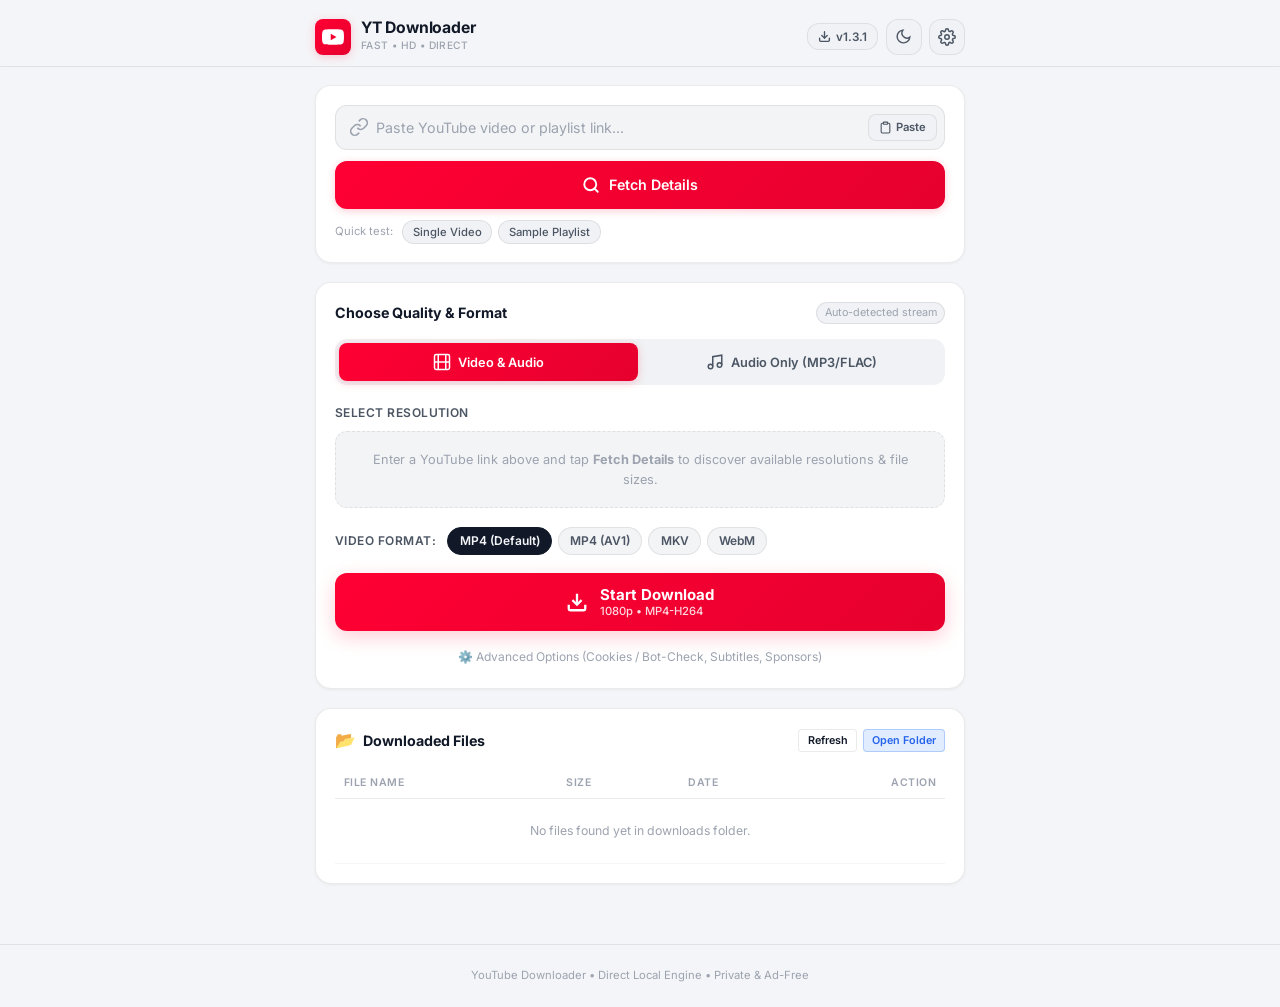
==== commit 4913440d: "feat(ui): add animated buffer spinner, tactile click states, and asynchronous inspection bridge" ====
--- a/android/app/src/main/assets/web/index.html
+++ b/android/app/src/main/assets/web/index.html
@@ -112,9 +112,18 @@
                 <span>Paste</span>
               </button>
             </div>
-            <button type="submit" class="btn-primary btn-fetch" id="btn-inspect">
+            <button type="submit" class="btn-primary btn-fetch" id="btn-inspect" aria-label="Fetch video details">
+              <svg class="btn-fetch-icon" id="inspect-icon" width="18" height="18" viewBox="0 0 24 24" fill="none" stroke="currentColor" stroke-width="2.5" stroke-linecap="round" stroke-linejoin="round">
+                <circle cx="11" cy="11" r="8"></circle>
+                <line x1="21" y1="21" x2="16.65" y2="16.65"></line>
+              </svg>
+              <div class="fetch-buffer-spinner hidden" id="inspect-spinner">
+                <svg class="buffer-icon-svg" viewBox="0 0 50 50">
+                  <circle class="buffer-path-bg" cx="25" cy="25" r="20" fill="none" stroke-width="5"></circle>
+                  <circle class="buffer-path" cx="25" cy="25" r="20" fill="none" stroke-width="5"></circle>
+                </svg>
+              </div>
               <span id="inspect-label">Fetch Details</span>
-              <div class="spinner hidden" id="inspect-spinner"></div>
             </button>
           </div>
         </form>
--- a/android/app/src/main/assets/web/style.css
+++ b/android/app/src/main/assets/web/style.css
@@ -447,24 +447,128 @@
   display: flex;
   align-items: center;
   justify-content: center;
-  gap: 0.5rem;
+  gap: 0.55rem;
   box-shadow: 0 4px 12px var(--brand-glow);
-  transition: all 0.2s var(--ease);
+  position: relative;
+  overflow: hidden;
+  user-select: none;
+  -webkit-user-select: none;
+  -webkit-tap-highlight-color: transparent;
+  transition: transform 0.12s cubic-bezier(0.4, 0, 0.2, 1),
+              box-shadow 0.15s cubic-bezier(0.4, 0, 0.2, 1),
+              filter 0.12s ease,
+              background 0.3s ease;
 }
 
 .btn-fetch:hover {
   transform: translateY(-1px);
-  box-shadow: 0 6px 16px var(--brand-glow);
-}
-
-.btn-fetch:active {
-  transform: scale(0.98);
+  box-shadow: 0 6px 18px var(--brand-glow);
+}
+
+/* Tactile click & press animation */
+.btn-fetch:active,
+.btn-fetch.btn-clicked {
+  transform: scale(0.92) !important;
+  box-shadow: 0 0 0 4px rgba(255, 0, 51, 0.35), 0 2px 4px var(--brand-glow) !important;
+  filter: brightness(1.25);
+  transition: transform 0.08s ease, box-shadow 0.08s ease !important;
+}
+
+.btn-fetch-icon {
+  flex-shrink: 0;
+  transition: opacity 0.2s ease, transform 0.2s ease;
+}
+
+/* Material / YouTube-style circular buffer animation */
+.fetch-buffer-spinner {
+  display: inline-flex;
+  align-items: center;
+  justify-content: center;
+  width: 20px;
+  height: 20px;
+  flex-shrink: 0;
+}
+
+.buffer-icon-svg {
+  width: 20px;
+  height: 20px;
+  animation: bufferRotate 1.2s linear infinite;
+}
+
+.buffer-path-bg {
+  stroke: rgba(255, 255, 255, 0.28);
+}
+
+.buffer-path {
+  stroke: #ffffff;
+  stroke-linecap: round;
+  stroke-dasharray: 80, 150;
+  stroke-dashoffset: 0;
+  animation: bufferDash 1.5s ease-in-out infinite;
+}
+
+@keyframes bufferRotate {
+  100% {
+    transform: rotate(360deg);
+  }
+}
+
+@keyframes bufferDash {
+  0% {
+    stroke-dasharray: 1, 150;
+    stroke-dashoffset: 0;
+  }
+  50% {
+    stroke-dasharray: 90, 150;
+    stroke-dashoffset: -35;
+  }
+  100% {
+    stroke-dasharray: 90, 150;
+    stroke-dashoffset: -125;
+  }
+}
+
+/* Ongoing Loading State with Shimmer & Glow */
+.btn-fetch.is-fetching,
+.btn-fetch.loading {
+  background: linear-gradient(110deg, #d60029 0%, #ff2a55 35%, #ff5277 50%, #ff2a55 65%, #d60029 100%);
+  background-size: 200% 100%;
+  animation: fetchShimmer 1.8s linear infinite, fetchPulseGlow 1.4s ease-in-out infinite alternate;
+  cursor: wait;
+}
+
+@keyframes fetchShimmer {
+  0% {
+    background-position: 200% 0;
+  }
+  100% {
+    background-position: -200% 0;
+  }
+}
+
+@keyframes fetchPulseGlow {
+  0% {
+    box-shadow: 0 0 10px rgba(255, 0, 51, 0.45);
+  }
+  100% {
+    box-shadow: 0 0 22px rgba(255, 0, 51, 0.85), 0 0 35px rgba(255, 59, 96, 0.35);
+  }
 }
 
 .btn-fetch:disabled {
-  opacity: 0.65;
-  cursor: not-allowed;
-  transform: none;
+  opacity: 0.85;
+  cursor: wait;
+}
+
+@keyframes inputShake {
+  0%, 100% { transform: translateX(0); }
+  20%, 60% { transform: translateX(-6px); }
+  40%, 80% { transform: translateX(6px); }
+}
+
+.input-shake {
+  animation: inputShake 0.4s ease-in-out;
+  border-color: var(--color-error) !important;
 }
 
 .quick-examples {
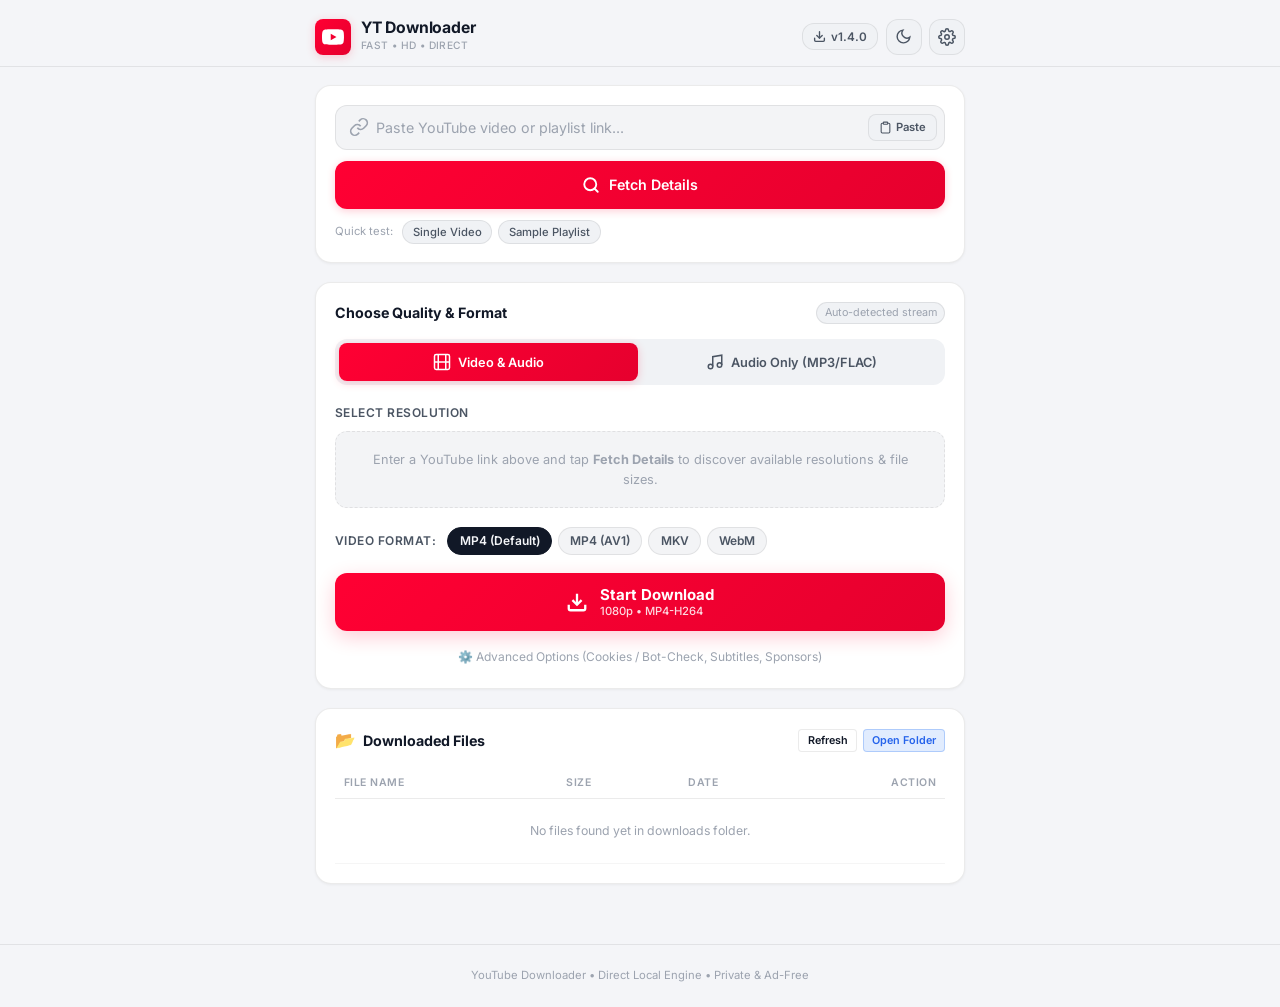
==== commit 475c4a55: "chore(release): bump version to v1.4.0" ====
--- a/android/app/src/main/assets/web/index.html
+++ b/android/app/src/main/assets/web/index.html
@@ -36,7 +36,7 @@
               <polyline points="7 10 12 15 17 10"></polyline>
               <line x1="12" y1="15" x2="12" y2="3"></line>
             </svg>
-            <span id="app-version-label">v1.3.1</span>
+            <span id="app-version-label">v1.4.0</span>
             <span class="update-indicator-dot hidden" id="update-badge-dot" title="Update available!"></span>
           </button>
 
@@ -587,7 +587,7 @@
             </svg>
           </div>
           <h4 class="update-status-heading">You are on the latest version!</h4>
-          <p class="update-status-desc">You are running <strong id="uptodate-version-tag">v1.3.1</strong>. No updates needed.</p>
+          <p class="update-status-desc">You are running <strong id="uptodate-version-tag">v1.4.0</strong>. No updates needed.</p>
         </div>
 
         <!-- State 3: Update Available -->
@@ -595,7 +595,7 @@
           <div class="update-version-row">
             <div class="version-chip current">
               <span class="v-label">Current</span>
-              <span class="v-val" id="modal-curr-ver">v1.3.1</span>
+              <span class="v-val" id="modal-curr-ver">v1.4.0</span>
             </div>
             <span class="version-arrow">➜</span>
             <div class="version-chip latest">
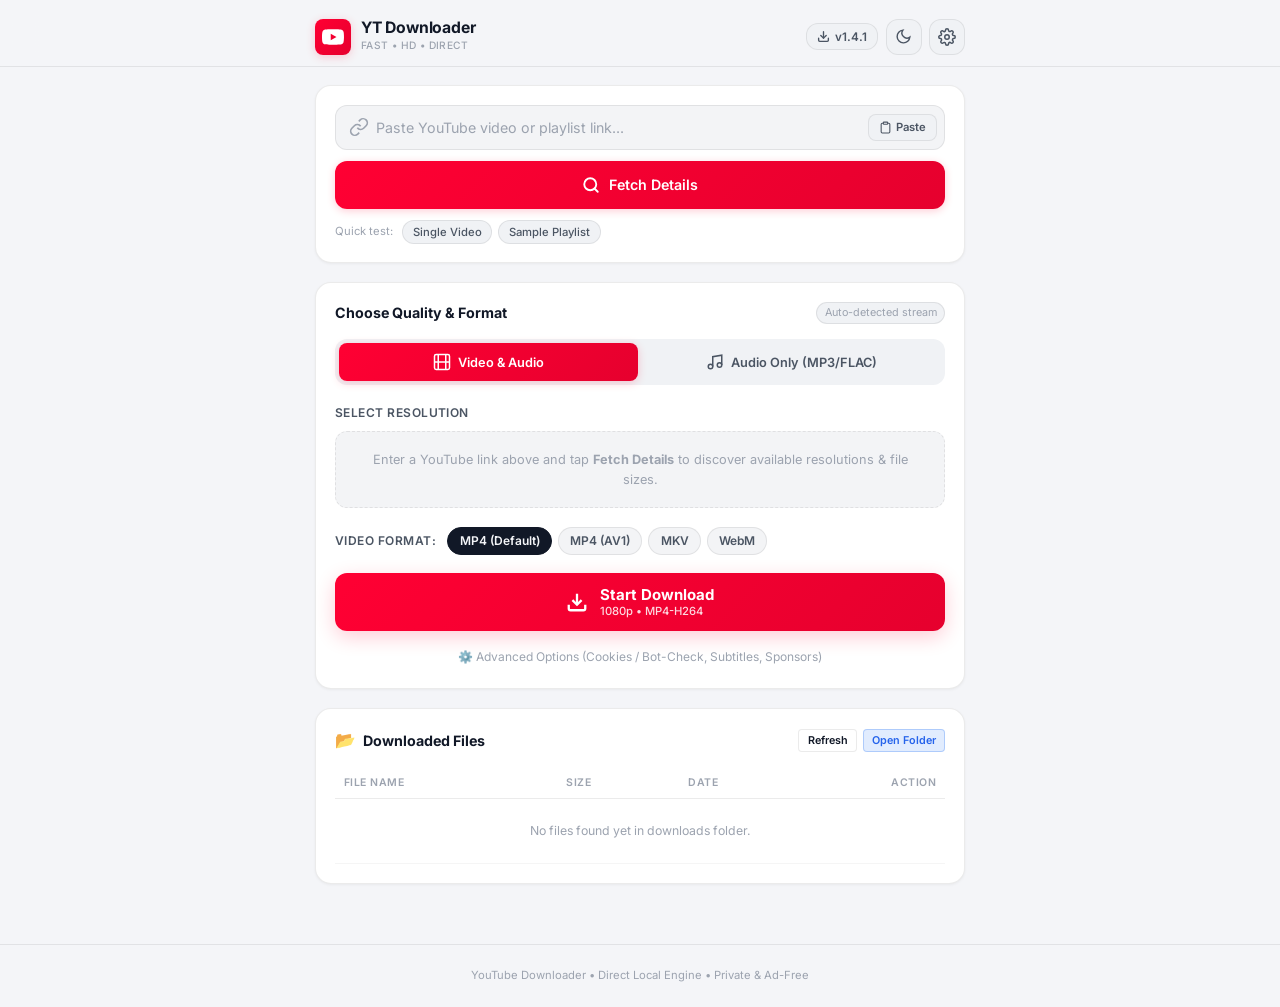
==== commit 23d7788c: "chore(release): bump version to v1.4.1 (yt-dlp 2026.10.26)" ====
--- a/android/app/src/main/assets/web/index.html
+++ b/android/app/src/main/assets/web/index.html
@@ -36,7 +36,7 @@
               <polyline points="7 10 12 15 17 10"></polyline>
               <line x1="12" y1="15" x2="12" y2="3"></line>
             </svg>
-            <span id="app-version-label">v1.4.0</span>
+            <span id="app-version-label">v1.4.1</span>
             <span class="update-indicator-dot hidden" id="update-badge-dot" title="Update available!"></span>
           </button>
 
@@ -587,7 +587,7 @@
             </svg>
           </div>
           <h4 class="update-status-heading">You are on the latest version!</h4>
-          <p class="update-status-desc">You are running <strong id="uptodate-version-tag">v1.4.0</strong>. No updates needed.</p>
+          <p class="update-status-desc">You are running <strong id="uptodate-version-tag">v1.4.1</strong>. No updates needed.</p>
         </div>
 
         <!-- State 3: Update Available -->
@@ -595,7 +595,7 @@
           <div class="update-version-row">
             <div class="version-chip current">
               <span class="v-label">Current</span>
-              <span class="v-val" id="modal-curr-ver">v1.4.0</span>
+              <span class="v-val" id="modal-curr-ver">v1.4.1</span>
             </div>
             <span class="version-arrow">➜</span>
             <div class="version-chip latest">
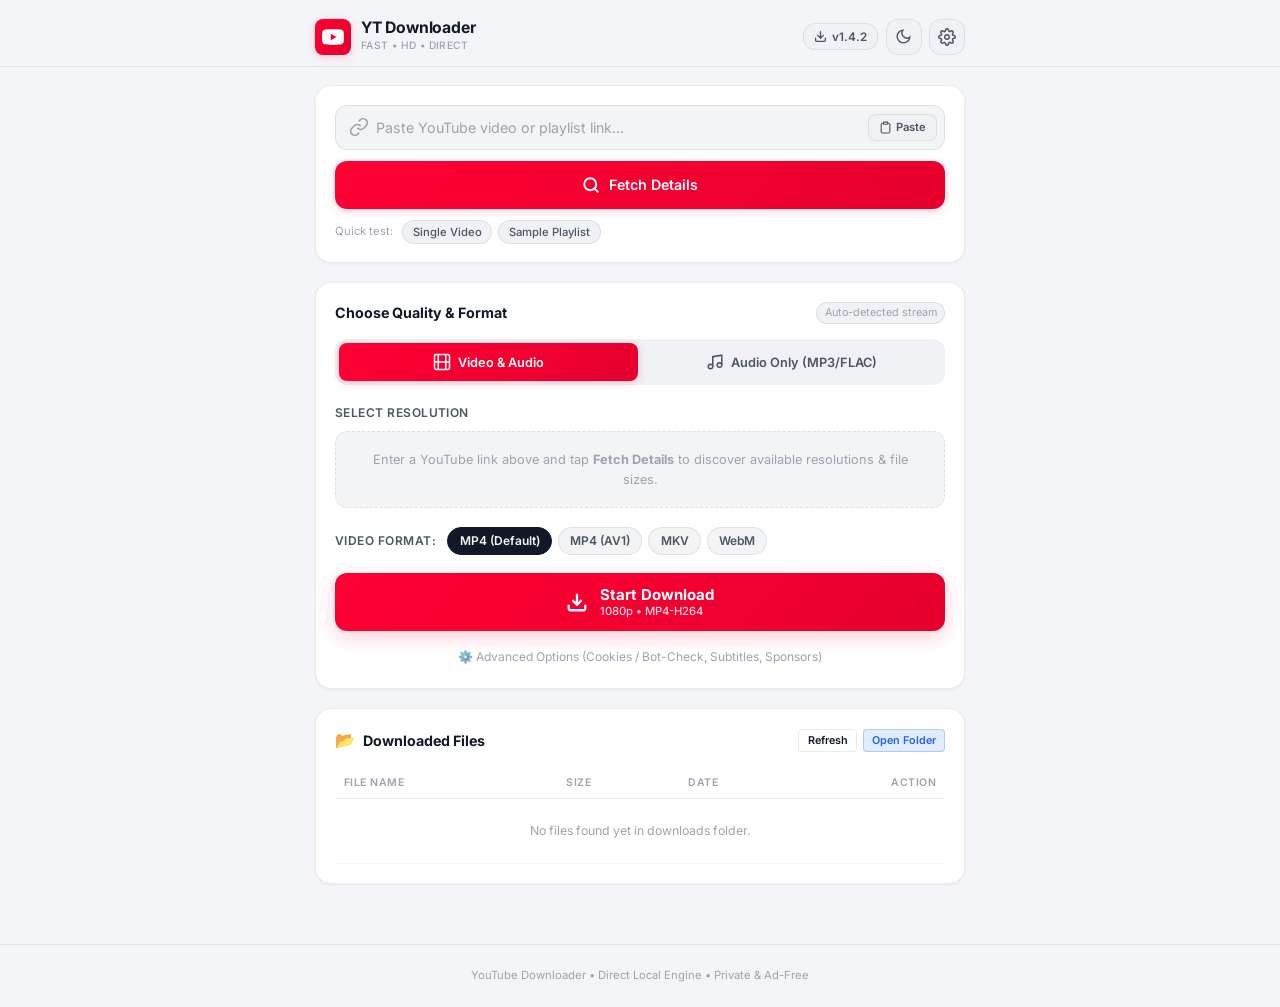
==== commit 27698b4a: "chore(release): bump version to v1.4.2 (yt-dlp 2026.11.23)" ====
--- a/android/app/src/main/assets/web/index.html
+++ b/android/app/src/main/assets/web/index.html
@@ -36,7 +36,7 @@
               <polyline points="7 10 12 15 17 10"></polyline>
               <line x1="12" y1="15" x2="12" y2="3"></line>
             </svg>
-            <span id="app-version-label">v1.4.1</span>
+            <span id="app-version-label">v1.4.2</span>
             <span class="update-indicator-dot hidden" id="update-badge-dot" title="Update available!"></span>
           </button>
 
@@ -587,7 +587,7 @@
             </svg>
           </div>
           <h4 class="update-status-heading">You are on the latest version!</h4>
-          <p class="update-status-desc">You are running <strong id="uptodate-version-tag">v1.4.1</strong>. No updates needed.</p>
+          <p class="update-status-desc">You are running <strong id="uptodate-version-tag">v1.4.2</strong>. No updates needed.</p>
         </div>
 
         <!-- State 3: Update Available -->
@@ -595,7 +595,7 @@
           <div class="update-version-row">
             <div class="version-chip current">
               <span class="v-label">Current</span>
-              <span class="v-val" id="modal-curr-ver">v1.4.1</span>
+              <span class="v-val" id="modal-curr-ver">v1.4.2</span>
             </div>
             <span class="version-arrow">➜</span>
             <div class="version-chip latest">
